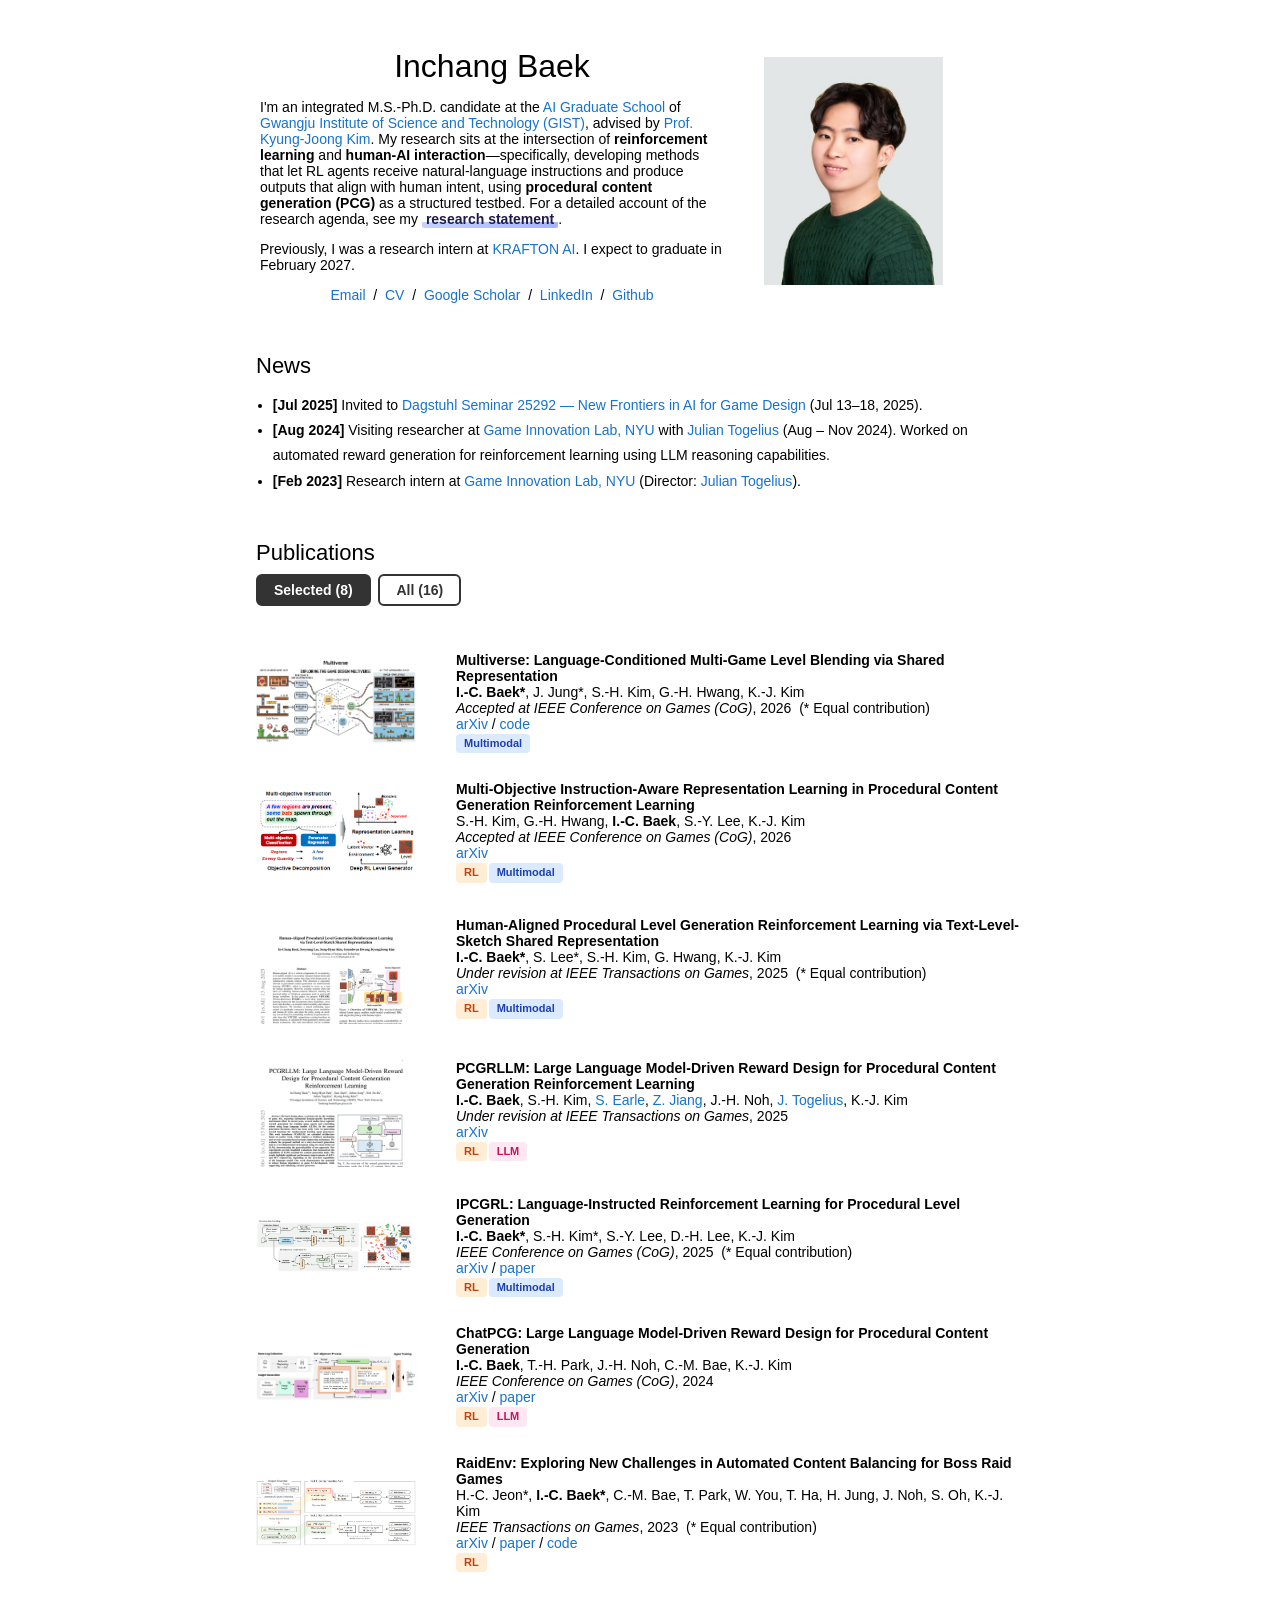
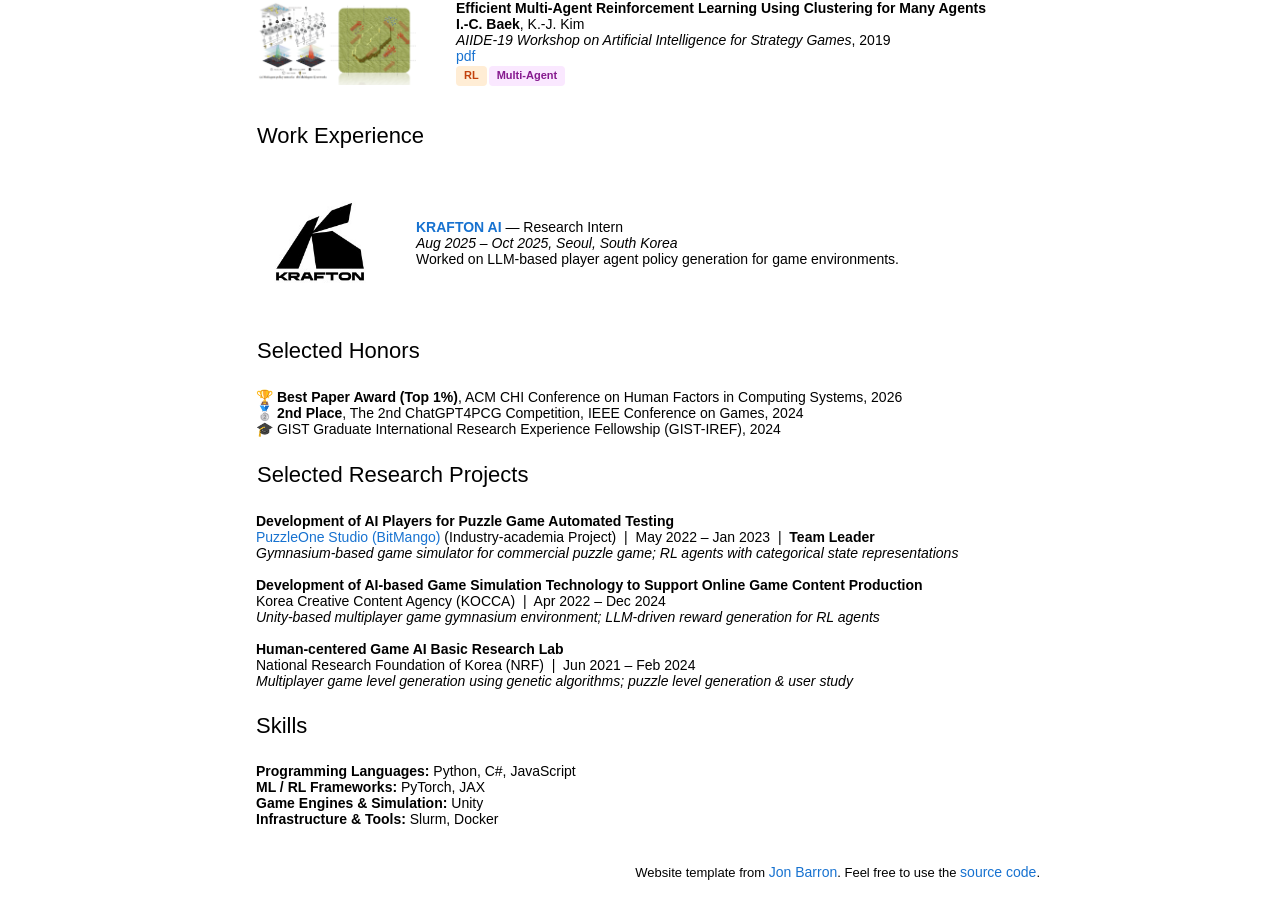
==== index.html @ dc5cd4e9 "Add subtle page fade-in/out transition animation" ====
﻿<!DOCTYPE HTML>
<html lang="en">
  <head>
    <meta http-equiv="Content-Type" content="text/html; charset=UTF-8">

    <title>Inchang Baek</title>

    <meta name="author" content="Inchang Baek">
    <meta name="description" content="Inchang Baek – Integrated M.S.-Ph.D. candidate at GIST AI Graduate School. Research on reinforcement learning, procedural content generation, and large language models for games.">
    <meta name="keywords" content="Inchang Baek, GIST, AI, reinforcement learning, procedural content generation, PCG, LLM, game AI">
    <meta name="viewport" content="width=device-width, initial-scale=1">

    <!-- Open Graph -->
    <meta property="og:title" content="Inchang Baek">
    <meta property="og:description" content="Integrated M.S.-Ph.D. candidate at GIST. Research on RL, PCG, and LLMs for games.">
    <meta property="og:type" content="website">
    <meta property="og:url" content="https://inchang.dev/">
    <meta property="og:image" content="https://inchang.dev/images/inchangbaek_profile.jpg">

    <!-- Twitter Card -->
    <meta name="twitter:card" content="summary">
    <meta name="twitter:title" content="Inchang Baek">
    <meta name="twitter:description" content="Integrated M.S.-Ph.D. candidate at GIST. Research on RL, PCG, and LLMs for games.">
    <meta name="twitter:image" content="https://inchang.dev/images/inchangbaek_profile.jpg">

    <link rel="canonical" href="https://inchang.dev/">
    <link rel="shortcut icon" href="images/favicon/favicon.ico" type="image/x-icon">
    <link rel="stylesheet" type="text/css" href="stylesheet.css">
    <style>
      .tag { display:inline-block; padding:2px 8px; margin:2px 2px 2px 0; border-radius:4px; font-size:11px; font-weight:600; line-height:1.4; }
      .tag-rl { background:#ffedd5; color:#c2410c; }
      .tag-llm { background:#fce7f3; color:#be185d; }
      .tag-il { background:#fef9c3; color:#a16207; }
      .tag-mcts { background:#e0e7ff; color:#3730a3; }
      .tag-ga { background:#d1fae5; color:#065f46; }
      .tag-mm { background:#dbeafe; color:#1e40af; }
      .tag-marl { background:#fae8ff; color:#86198f; }

      /* ── Research Statement highlight link ── */
      .rs-link {
        font-weight: 700;
        color: #1e1b4b;
        text-decoration: none;
        background-image: linear-gradient(120deg, #c7d2fe 0%, #a5b4fc 100%);
        background-size: 100% 100%;
        background-repeat: no-repeat;
        background-position: 0 100%;
        padding: 1px 4px;
        border-radius: 2px;
        transition: background-size 0.35s ease, color 0.25s ease;
      }
      .rs-link:hover {
        color: #1e1b4b;
        background-size: 100% 100%;
      }
      /* fill animation: start with slim underline, expand to full on hover */
      .rs-link {
        background-size: 100% 35%;
        background-position: 0 100%;
      }
      .rs-link:hover {
        background-size: 100% 100%;
        background-position: 0 100%;
      }
    </style>

  </head>

  <body>
    <table style="width:100%;max-width:800px;border:0px;border-spacing:0px;border-collapse:separate;margin-right:auto;margin-left:auto;"><tbody>
      <tr style="padding:0px">
        <td style="padding:0px">

          <!-- ===== Profile ===== -->
          <table style="width:100%;border:0px;border-spacing:0px;border-collapse:separate;margin-right:auto;margin-left:auto;"><tbody>
            <tr style="padding:0px">
              <td style="padding:2.5%;width:63%;vertical-align:middle">
                <p class="name" style="text-align: center;">
                  Inchang Baek
                </p>
                <p>
                  I'm an integrated M.S.-Ph.D. candidate at the <a href="https://ai.gist.ac.kr/">AI Graduate School</a> of <a href="https://www.gist.ac.kr/">Gwangju Institute of Science and Technology (GIST)</a>, advised by <a href="https://cilab.gist.ac.kr/hp/current-member/">Prof. Kyung-Joong Kim</a>.
                  My research sits at the intersection of <strong>reinforcement learning</strong> and <strong>human-AI interaction</strong>—specifically, developing methods that let RL agents receive natural-language instructions and produce outputs that align with human intent, using <strong>procedural content generation (PCG)</strong> as a structured testbed.
                  For a detailed account of the research agenda, see my <a href="research.html" class="rs-link">research statement</a>.
                </p>
                <p>
                  Previously, I was a research intern at <a href="https://krafton.ai/">KRAFTON AI</a>.
                  I expect to graduate in February 2027.
                </p>
                <p style="text-align:center">
                  <a href="mailto:inchang.baek@gm.gist.ac.kr">Email</a> &nbsp;/&nbsp;
                  <a href="data/inchangbaek_cv_0402.pdf">CV</a> &nbsp;/&nbsp;
                  <a href="https://scholar.inchang.dev">Google Scholar</a> &nbsp;/&nbsp;
                  <a href="https://www.linkedin.com/in/inchangbaek/">LinkedIn</a> &nbsp;/&nbsp;
                  <a href="https://github.inchang.dev">Github</a>
                </p>
              </td>
              <td style="padding:2.5%;width:37%;max-width:37%">
<a href="images/inchangbaek_profile.jpg"><img style="width:70%;max-width:70%;object-fit: cover;" alt="Inchang Baek" src="images/inchangbaek_profile.jpg" class="hoverZoomLink"></a>
              </td>
            </tr>
          </tbody></table>

          <!-- ===== News ===== -->
          <table style="width:100%;border:0px;border-spacing:0px;border-collapse:separate;margin-right:auto;margin-left:auto;"><tbody>
              <tr>
              <td style="padding:16px;width:100%;vertical-align:middle">
                <h2>News</h2>
                <ul style="padding-left:1.2em; line-height:1.8;">
                  <li><strong>[Jul 2025]</strong> Invited to <a href="https://www.dagstuhl.de/25292">Dagstuhl Seminar 25292 — New Frontiers in AI for Game Design</a> (Jul 13–18, 2025).</li>
                  <li><strong>[Aug 2024]</strong> Visiting researcher at <a href="https://game.engineering.nyu.edu/">Game Innovation Lab, NYU</a> with <a href="http://julian.togelius.com/">Julian Togelius</a> (Aug – Nov 2024). Worked on automated reward generation for reinforcement learning using LLM reasoning capabilities.</li>
                  <li><strong>[Feb 2023]</strong> Research intern at <a href="https://game.engineering.nyu.edu/">Game Innovation Lab, NYU</a> (Director: <a href="http://julian.togelius.com/">Julian Togelius</a>).</li>
                </ul>
              </td>
            </tr>
          </tbody></table>

          <!-- ===== Publications ===== -->
          <table style="width:100%;border:0px;border-spacing:0px;border-collapse:separate;margin-right:auto;margin-left:auto;"><tbody>
              <tr>
              <td style="padding:16px;width:100%;vertical-align:middle">
                <h2>Publications</h2>
                <div style="margin-top:8px;margin-bottom:12px;">
                  <button id="btn-selected" onclick="showPapers('selected')" style="padding:6px 16px;margin-right:4px;border:2px solid #333;background:#333;color:#fff;border-radius:6px;cursor:pointer;font-size:14px;font-weight:bold;">Selected (8)</button>
                  <button id="btn-all" onclick="showPapers('all')" style="padding:6px 16px;border:2px solid #333;background:#fff;color:#333;border-radius:6px;cursor:pointer;font-size:14px;font-weight:bold;">All (16)</button>
                </div>
              </td>
            </tr>
          </tbody></table>

          <table id="papers-table" style="width:100%;border:0px;border-spacing:0px 10px;border-collapse:separate;margin-right:auto;margin-left:auto;"><tbody>

<!-- 2026 -->

<tr class="paper-row selected" onmouseout="this.querySelector('.mv-gif').style.opacity='0'" onmouseover="this.querySelector('.mv-gif').style.opacity='1'">
  <td style="padding:8px 16px;width:25%;vertical-align:middle">
    <div style="position:relative;width:100%;max-width:160px;">
      <img src="images/papers/multiverse.png" alt="Multiverse" style="width:100%;max-width:160px;">
      <img class="mv-gif" src="images/papers/text_blending_demo.gif" alt="Multiverse demo" style="position:absolute;top:0;left:0;width:100%;max-width:160px;opacity:0;transition:opacity 0.3s;">
    </div>
  </td>
  <td style="padding:8px 16px;width:75%;vertical-align:middle">
    <span class="papertitle">Multiverse: Language-Conditioned Multi-Game Level Blending via Shared Representation</span>
    <br>
    <strong>I.-C. Baek*</strong>,
    J. Jung*,
    S.-H. Kim,
    G.-H. Hwang,
    K.-J. Kim
    <br>
    <em>Accepted at IEEE Conference on Games (CoG)</em>, 2026 &nbsp;(* Equal contribution)
    <br>
    <a href="https://arxiv.org/abs/2603.26782">arXiv</a> /
    <a href="https://github.com/bic4907/Multiverse-multigame-pcg">code</a>
    <br>
    <span class="tag tag-mm">Multimodal</span>
  </td>
</tr>

<tr class="paper-row selected" onmouseout="this.querySelector('.mo-gif').style.opacity='0'" onmouseover="this.querySelector('.mo-gif').style.opacity='1'">
  <td style="padding:8px 16px;width:25%;vertical-align:middle">
    <div style="position:relative;width:100%;max-width:160px;">
      <img src="images/papers/mipcgrl/preview/Acrobat_1v4BQvi3zt.png" alt="Multi-Objective" style="width:100%;max-width:160px;">
      <img class="mo-gif" src="images/papers/mipcgrl/video.gif" alt="Multi-Objective demo" style="position:absolute;top:0;left:0;width:100%;max-width:160px;opacity:0;transition:opacity 0.3s;">
    </div>
  </td>
  <td style="padding:8px 16px;width:75%;vertical-align:middle">
    <span class="papertitle">Multi-Objective Instruction-Aware Representation Learning in Procedural Content Generation Reinforcement Learning</span>
    <br>
    S.-H. Kim,
    G.-H. Hwang,
    <strong>I.-C. Baek</strong>,
    S.-Y. Lee,
    K.-J. Kim
    <br>
    <em>Accepted at IEEE Conference on Games (CoG)</em>, 2026
    <br>
    <a href="https://arxiv.org/abs/2508.09193">arXiv</a>
    <br>
    <span class="tag tag-rl">RL</span><span class="tag tag-mm">Multimodal</span>
  </td>
</tr>

<tr class="paper-row" onmouseout="this.querySelector('.mc-gif').style.opacity='0'" onmouseover="this.querySelector('.mc-gif').style.opacity='1'">
  <td style="padding:8px 16px;width:25%;vertical-align:middle">
    <div style="position:relative;width:100%;max-width:160px;">
      <img src="images/papers/mucap/preview/img_1.png" alt="μCap" style="width:100%;max-width:160px;">
      <img class="mc-gif" src="images/papers/mucap/video.gif" alt="μCap demo" style="position:absolute;top:0;left:0;width:100%;max-width:160px;opacity:0;transition:opacity 0.3s;">
    </div>
  </td>
  <td style="padding:8px 16px;width:75%;vertical-align:middle">
    <span class="papertitle">μCap: Instrumental Music Captions for Deaf and Hard-of-Hearing Individuals</span>
    <br>
    S. Ahn,
    <strong>I.-C. Baek</strong>,
    K.-J. Kim,
    K. N. Truong,
    J.-H. Hong
    <br>
    <em>ACM CHI Conference on Human Factors in Computing Systems (CHI)</em>, 2026
    <br>
    🏆 <strong>Best Paper Award (Top 1%)</strong>
    <br>
    <a href="https://github.com/sooyeon25/MuCap">code</a>
    <br>
    <span class="tag tag-llm">LLM</span>
  </td>
</tr>

<tr class="paper-row">
  <td style="padding:8px 16px;width:25%;vertical-align:middle">
    <img src="images/papers/gptalk/preview/chrome_wvMlzTQ6Nh.png" alt="GPTalk" style="width:100%;max-width:160px;">
  </td>
  <td style="padding:8px 16px;width:75%;vertical-align:middle">
    <span class="papertitle">GPTalk: LLM-Based Virtual Companions for Metacognitive Growth in Self-Directed E-Learning Environments</span>
    <br>
    I.-T. Jung,
    C.-H. Lee,
    <strong>I.-C. Baek</strong>,
    D.-I. Oh,
    Y.-J. Choi,
    K.-J. Kim,
    D.-J. Kong,
    J.-H. Hong
    <br>
    <em>International Journal of Human-Computer Studies (IJHCS)</em>, 2026
    <br>
    <a href="https://doi.org/10.1016/j.ijhcs.2026.103754">paper</a>
    <br>
    <span class="tag tag-llm">LLM</span>
  </td>
</tr>

<!-- 2025 -->

<tr class="paper-row selected">
  <td style="padding:8px 16px;width:25%;vertical-align:middle">
    <img src="images/papers/human_aligned.png" alt="Human-Aligned" style="width:100%;max-width:160px;">
  </td>
  <td style="padding:8px 16px;width:75%;vertical-align:middle">
    <span class="papertitle">Human-Aligned Procedural Level Generation Reinforcement Learning via Text-Level-Sketch Shared Representation</span>
    <br>
    <strong>I.-C. Baek*</strong>,
    S. Lee*,
    S.-H. Kim,
    G. Hwang,
    K.-J. Kim
    <br>
    <em>Under revision at IEEE Transactions on Games</em>, 2025 &nbsp;(* Equal contribution)
    <br>
    <a href="https://arxiv.org/abs/2508.09860">arXiv</a>
    <br>
    <span class="tag tag-rl">RL</span><span class="tag tag-mm">Multimodal</span>
  </td>
</tr>

<tr class="paper-row selected">
  <td style="padding:8px 16px;width:25%;vertical-align:middle">
    <img src="images/papers/pcgrllm.png" alt="PCGRLLM" style="width:100%;max-width:160px;">
  </td>
  <td style="padding:8px 16px;width:75%;vertical-align:middle">
    <span class="papertitle">PCGRLLM: Large Language Model-Driven Reward Design for Procedural Content Generation Reinforcement Learning</span>
    <br>
    <strong>I.-C. Baek</strong>,
    S.-H. Kim,
    <a href="https://smearle.github.io/">S. Earle</a>,
    <a href="https://jiangzehua.github.io/">Z. Jiang</a>,
    J.-H. Noh,
    <a href="http://julian.togelius.com/">J. Togelius</a>,
    K.-J. Kim
    <br>
    <em>Under revision at IEEE Transactions on Games</em>, 2025
    <br>
    <a href="https://arxiv.org/abs/2502.10906">arXiv</a>
    <br>
    <span class="tag tag-rl">RL</span><span class="tag tag-llm">LLM</span>
  </td>
</tr>

<tr class="paper-row selected" onmouseout="this.querySelector('.ip-gif').style.opacity='0'" onmouseover="this.querySelector('.ip-gif').style.opacity='1'">
  <td style="padding:8px 16px;width:25%;vertical-align:middle">
    <div style="position:relative;width:100%;max-width:160px;">
      <img src="images/papers/ipcgrl/preview/img.png" alt="IPCGRL" style="width:100%;max-width:160px;">
      <img class="ip-gif" src="images/papers/ipcgrl/video.gif" alt="IPCGRL demo" style="position:absolute;top:0;left:0;width:100%;max-width:160px;opacity:0;transition:opacity 0.3s;">
    </div>
  </td>
  <td style="padding:8px 16px;width:75%;vertical-align:middle">
    <span class="papertitle">IPCGRL: Language-Instructed Reinforcement Learning for Procedural Level Generation</span>
    <br>
    <strong>I.-C. Baek*</strong>,
    S.-H. Kim*,
    S.-Y. Lee,
    D.-H. Lee,
    K.-J. Kim
    <br>
    <em>IEEE Conference on Games (CoG)</em>, 2025 &nbsp;(* Equal contribution)
    <br>
    <a href="https://arxiv.org/abs/2503.12358">arXiv</a> /
    <a href="https://ieeexplore.ieee.org/document/11114105">paper</a>
    <br>
    <span class="tag tag-rl">RL</span><span class="tag tag-mm">Multimodal</span>
  </td>
</tr>

<tr class="paper-row" onmouseout="this.querySelector('.sm-gif').style.opacity='0'" onmouseover="this.querySelector('.sm-gif').style.opacity='1'">
  <td style="padding:8px 16px;width:25%;vertical-align:middle">
    <div style="position:relative;width:100%;max-width:160px;">
      <img src="images/papers/seamless/preview/img_1.png" alt="Seamless Tutorial" style="width:100%;max-width:160px;">
      <img class="sm-gif" src="images/papers/seamless/video.gif" alt="Seamless Tutorial demo" style="position:absolute;top:0;left:0;width:100%;max-width:160px;opacity:0;transition:opacity 0.3s;">
    </div>
  </td>
  <td style="padding:8px 16px;width:75%;vertical-align:middle">
    <span class="papertitle">Seamless Tutorial: Contextual State Transition Generation Based on Player Internal Knowledge</span>
    <br>
    <strong>I.-C. Baek</strong>,
    T.-H. Park,
    K.-J. Kim
    <br>
    <em>IEEE Transactions on Games</em>, 2025
    <br>
    <a href="https://ieeexplore.ieee.org/document/11113345">paper</a> /
    <a href="https://github.com/bic4907/Personalized-Tutorial-Generation">code</a> /
    <a href="https://inchang.dev/Personalized-Tutorial-Generation/Demo/Web_MCTS-PSM/">demo</a>
    <br>
    <span class="tag tag-mcts">MCTS</span>
  </td>
</tr>

<tr class="paper-row" onmouseout="this.querySelector('.hm-gif').style.opacity='0'" onmouseover="this.querySelector('.hm-gif').style.opacity='1'">
  <td style="padding:8px 16px;width:25%;vertical-align:middle">
    <div style="position:relative;width:100%;max-width:160px;">
      <img src="images/papers/vtadataset/preview/123.png" alt="Humanoid" style="width:100%;max-width:160px;">
      <img class="hm-gif" src="images/papers/vtadataset/video.gif" alt="Humanoid demo" style="position:absolute;top:0;left:0;width:100%;max-width:160px;opacity:0;transition:opacity 0.3s;">
    </div>
  </td>
  <td style="padding:8px 16px;width:75%;vertical-align:middle">
    <span class="papertitle">A Humanoid Visual-Tactile-Action Dataset for Contact-Rich Manipulation</span>
    <br>
    E.-J. Kwon,
    S.-W. Oh,
    <strong>I.-C. Baek</strong>,
    Y.-C. Park,
    G.-B. Kim,
    J.-Y. Moon,
    Y.-H. Choi,
    K.-J. Kim
    <br>
    <em>IROS 2025 Workshop on Robotic Fine Manipulation</em>, 2025
    <br>
    <a href="https://arxiv.org/abs/2510.25725">arXiv</a>
    <br>
    <span class="tag tag-il">IL</span>
  </td>
</tr>

<!-- 2024 -->

<tr class="paper-row selected">
  <td style="padding:8px 16px;width:25%;vertical-align:middle">
    <img src="images/papers/chatpcg.png" alt="ChatPCG" style="width:100%;max-width:160px;">
  </td>
  <td style="padding:8px 16px;width:75%;vertical-align:middle">
    <span class="papertitle">ChatPCG: Large Language Model-Driven Reward Design for Procedural Content Generation</span>
    <br>
    <strong>I.-C. Baek</strong>,
    T.-H. Park,
    J.-H. Noh,
    C.-M. Bae,
    K.-J. Kim
    <br>
    <em>IEEE Conference on Games (CoG)</em>, 2024
    <br>
    <a href="https://arxiv.org/abs/2406.11875">arXiv</a> /
    <a href="https://ieeexplore.ieee.org/document/10645619">paper</a>
    <br>
    <span class="tag tag-rl">RL</span><span class="tag tag-llm">LLM</span>
  </td>
</tr>

<!-- 2023 -->

<tr class="paper-row selected" onmouseout="this.querySelector('.re-gif').style.opacity='0'" onmouseover="this.querySelector('.re-gif').style.opacity='1'">
  <td style="padding:8px 16px;width:25%;vertical-align:middle">
    <div style="position:relative;width:100%;max-width:160px;">
      <img src="images/papers/raidenv/preview/img.png" alt="RaidEnv" style="width:100%;max-width:160px;">
      <img class="re-gif" src="images/papers/raidenv/video.gif" alt="RaidEnv demo" style="position:absolute;top:0;left:0;width:100%;max-width:160px;opacity:0;transition:opacity 0.3s;">
    </div>
  </td>
  <td style="padding:8px 16px;width:75%;vertical-align:middle">
    <span class="papertitle">RaidEnv: Exploring New Challenges in Automated Content Balancing for Boss Raid Games</span>
    <br>
    H.-C. Jeon*,
    <strong>I.-C. Baek*</strong>,
    C.-M. Bae,
    T. Park,
    W. You,
    T. Ha,
    H. Jung,
    J. Noh,
    S. Oh,
    K.-J. Kim
    <br>
    <em>IEEE Transactions on Games</em>, 2023 &nbsp;(* Equal contribution)
    <br>
    <a href="https://arxiv.org/abs/2307.01676">arXiv</a> /
    <a href="https://ieeexplore.ieee.org/document/10330736">paper</a> /
    <a href="https://github.com/CILAB-CT-GAME/RaidEnv">code</a>
    <br>
    <span class="tag tag-rl">RL</span>
  </td>
</tr>

<!-- 2022 -->

<tr class="paper-row">
  <td style="padding:8px 16px;width:25%;vertical-align:middle">
    <img src="images/papers/overcooked.png" alt="Overcooked" style="width:100%;max-width:160px;">
  </td>
  <td style="padding:8px 16px;width:75%;vertical-align:middle">
    <span class="papertitle">Toward Cooperative Level Generation in Multiplayer Games: A User Study in Overcooked!</span>
    <br>
    <strong>I.-C. Baek</strong>,
    T.-G. Ha,
    T.-H. Park,
    K.-J. Kim
    <br>
    <em>IEEE Conference on Games (CoG)</em>, 2022
    <br>
    <a href="https://ieeexplore.ieee.org/document/9893581">paper</a> /
    <a href="https://github.com/bic4907/Cooperative-Overcooked-PCG">code</a>
    <br>
    <span class="tag tag-ga">GA</span>
  </td>
</tr>

<tr class="paper-row" onmouseout="this.querySelector('.tt-gif').style.opacity='0'" onmouseover="this.querySelector('.tt-gif').style.opacity='1'">
  <td style="padding:8px 16px;width:25%;vertical-align:middle">
    <div style="position:relative;width:100%;max-width:160px;">
      <img src="images/papers/turing/preview/img.png" alt="Turing Test" style="width:100%;max-width:160px;">
      <img class="tt-gif" src="images/papers/turing/video.gif" alt="Turing Test demo" style="position:absolute;top:0;left:0;width:100%;max-width:160px;opacity:0;transition:opacity 0.3s;">
    </div>
  </td>
  <td style="padding:8px 16px;width:75%;vertical-align:middle">
    <span class="papertitle">Turing Test Framework for Cooperative Games</span>
    <br>
    <strong>I.-C. Baek</strong>,
    T.-H. Park,
    T.-G. Ha,
    K.-J. Kim
    <br>
    <em>IEEE Conference on Games (CoG)</em>, 2022
    <br>
    <a href="https://ieeexplore.ieee.org/document/9893684">paper</a>
    <br>
    <span class="tag tag-rl">RL</span>
  </td>
</tr>

<tr class="paper-row" onmouseout="this.querySelector('.sq-gif').style.opacity='0'" onmouseover="this.querySelector('.sq-gif').style.opacity='1'">
  <td style="padding:8px 16px;width:25%;vertical-align:middle">
    <div style="position:relative;width:100%;max-width:160px;">
      <img src="images/papers/swapping/preview/chrome_7aQnPLTqJA.png" alt="Swapping Q-value" style="width:100%;max-width:160px;">
      <img class="sq-gif" src="images/papers/swapping/video.gif" alt="Swapping Q-value demo" style="position:absolute;top:0;left:0;width:100%;max-width:160px;opacity:0;transition:opacity 0.3s;">
    </div>
  </td>
  <td style="padding:8px 16px;width:75%;vertical-align:middle">
    <span class="papertitle">A Swapping Target Q-value Technique for Data Augmentation in Offline Reinforcement Learning</span>
    <br>
    H.-T. Joo,
    <strong>I.-C. Baek</strong>,
    K.-J. Kim
    <br>
    <em>IEEE Access</em>, vol. 10, 2022
    <br>
    <a href="https://ieeexplore.ieee.org/document/9782432">paper</a>
    <br>
    <span class="tag tag-rl">RL</span>
  </td>
</tr>

<!-- 2019 -->

<tr class="paper-row selected" onmouseout="this.querySelector('.ef-gif').style.opacity='0'" onmouseover="this.querySelector('.ef-gif').style.opacity='1'">
  <td style="padding:8px 16px;width:25%;vertical-align:middle">
    <div style="position:relative;width:100%;max-width:160px;">
      <img src="images/papers/efficient/preview/img.png" alt="Efficient MARL" style="width:100%;max-width:160px;">
      <img class="ef-gif" src="images/papers/efficient/video.gif" alt="Efficient MARL demo" style="position:absolute;top:0;left:0;width:100%;max-width:160px;opacity:0;transition:opacity 0.3s;">
    </div>
  </td>
  <td style="padding:8px 16px;width:75%;vertical-align:middle">
    <span class="papertitle">Efficient Multi-Agent Reinforcement Learning Using Clustering for Many Agents</span>
    <br>
    <strong>I.-C. Baek</strong>,
    K.-J. Kim
    <br>
    <em>AIIDE-19 Workshop on Artificial Intelligence for Strategy Games</em>, 2019
    <br>
    <a href="https://skatgame.net/mburo/aiide19ws/paper-6.pdf">pdf</a>
    <br>
    <span class="tag tag-rl">RL</span><span class="tag tag-marl">Multi-Agent</span>
  </td>
</tr>

<!-- 2018 -->

<tr class="paper-row">
  <td style="padding:8px 16px;width:25%;vertical-align:middle">
  </td>
  <td style="padding:8px 16px;width:75%;vertical-align:middle">
    <span class="papertitle">Web-Based Interface for Data Labeling in StarCraft</span>
    <br>
    <strong>I.-C. Baek</strong>,
    K.-J. Kim
    <br>
    <em>IEEE Conference on Computational Intelligence and Games (CIG)</em>, 2018
    <br>
    <a href="https://ieeexplore.ieee.org/document/8490451">paper</a>
  </td>
</tr>

          </tbody></table>

          <script type="text/javascript">
            function showPapers(mode) {
              var rows = document.querySelectorAll('.paper-row');
              var btnSelected = document.getElementById('btn-selected');
              var btnAll = document.getElementById('btn-all');
              if (mode === 'selected') {
                btnSelected.style.background = '#333';
                btnSelected.style.color = '#fff';
                btnAll.style.background = '#fff';
                btnAll.style.color = '#333';
                rows.forEach(function(row) {
                  row.style.display = row.classList.contains('selected') ? '' : 'none';
                });
              } else {
                btnAll.style.background = '#333';
                btnAll.style.color = '#fff';
                btnSelected.style.background = '#fff';
                btnSelected.style.color = '#333';
                rows.forEach(function(row) {
                  row.style.display = '';
                });
              }
            }
            // Default: show selected
            showPapers('selected');
          </script>


          <!-- ===== Experience ===== -->
          <table style="width:100%; margin:0 auto; border:0; border-spacing:0; padding:16px;"><tbody>
            <tr>
              <td>
                <h2>Work Experience</h2>
              </td>
            </tr>
          </tbody></table>
          <table style="width:100%;border:0px;border-spacing:0px;border-collapse:separate;margin-right:auto;margin-left:auto;"><tbody>

            <tr>
              <td style="padding:16px;width:20%;vertical-align:middle;text-align:center;">
                <a href="https://krafton.ai/"><img src="images/krafton_inc_logo.jpg" alt="KRAFTON" style="width:100%;max-width:120px;border-radius:12px;"></a>
              </td>
              <td style="padding:8px 16px;width:80%;vertical-align:middle">
                <strong><a href="https://krafton.ai/">KRAFTON AI</a></strong> — Research Intern
                <br><em>Aug 2025 – Oct 2025, Seoul, South Korea</em>
                <br>
                Worked on LLM-based player agent policy generation for game environments.
              </td>
            </tr>

          </tbody></table>

          <!-- ===== Selected Honors ===== -->
          <table style="width:100%; margin:0 auto; border:0; border-spacing:0; padding:16px;"><tbody>
            <tr>
              <td>
                <h2>Selected Honors</h2>
              </td>
            </tr>
          </tbody></table>
          <table style="width:100%;border:0px;border-spacing:0px;border-collapse:separate;margin-right:auto;margin-left:auto;"><tbody>
            <tr>
              <td style="padding:8px 16px;width:100%;vertical-align:middle">
                🏆 <strong>Best Paper Award (Top 1%)</strong>, ACM CHI Conference on Human Factors in Computing Systems, 2026
                <br>
                🥈 <strong>2nd Place</strong>, The 2nd ChatGPT4PCG Competition, IEEE Conference on Games, 2024
                <br>
                🎓 GIST Graduate International Research Experience Fellowship (GIST-IREF), 2024
              </td>
            </tr>
          </tbody></table>



          <!-- ===== Research Projects ===== -->
          <table style="width:100%; margin:0 auto; border:0; border-spacing:0; padding:16px;"><tbody>
            <tr>
              <td>
                <h2>Selected Research Projects</h2>
              </td>
            </tr>
          </tbody></table>
          <table style="width:100%;border:0px;border-spacing:0px;border-collapse:separate;margin-right:auto;margin-left:auto;"><tbody>

            <tr>
              <td style="padding:8px 16px;width:100%;vertical-align:middle">
                <strong>Development of AI Players for Puzzle Game Automated Testing</strong>
                <br><a href="https://www.bitmango.com/">PuzzleOne Studio (BitMango)</a> (Industry-academia Project) &nbsp;|&nbsp; May 2022 – Jan 2023 &nbsp;|&nbsp; <strong>Team Leader</strong>
                <br><em>Gymnasium-based game simulator for commercial puzzle game; RL agents with categorical state representations</em>
              </td>
            </tr>
            <tr>
              <td style="padding:8px 16px;width:100%;vertical-align:middle">
                <strong>Development of AI-based Game Simulation Technology to Support Online Game Content Production</strong>
                <br>Korea Creative Content Agency (KOCCA) &nbsp;|&nbsp; Apr 2022 – Dec 2024
                <br><em>Unity-based multiplayer game gymnasium environment; LLM-driven reward generation for RL agents</em>
              </td>
            </tr>
            <tr>
              <td style="padding:8px 16px;width:100%;vertical-align:middle">
                <strong>Human-centered Game AI Basic Research Lab</strong>
                <br>National Research Foundation of Korea (NRF) &nbsp;|&nbsp; Jun 2021 – Feb 2024
                <br><em>Multiplayer game level generation using genetic algorithms; puzzle level generation &amp; user study</em>
              </td>
            </tr>

          </tbody></table>



          <!-- ===== Skills ===== -->
          <table style="width:100%;border:0px;border-spacing:0px;border-collapse:separate;margin-right:auto;margin-left:auto;"><tbody>
            <tr>
              <td style="padding:16px;width:100%;vertical-align:middle">
                <h2>Skills</h2>
              </td>
            </tr>
          </tbody></table>
          <table style="width:100%;border:0px;border-spacing:0px;border-collapse:separate;margin-right:auto;margin-left:auto;"><tbody>
            <tr>
              <td style="padding:8px 16px;width:100%;vertical-align:middle">
                <strong>Programming Languages:</strong> Python, C#, JavaScript
                <br>
                <strong>ML / RL Frameworks:</strong> PyTorch, JAX
                <br>
                <strong>Game Engines & Simulation:</strong> Unity
                <br>
                <strong>Infrastructure & Tools:</strong> Slurm, Docker
              </td>
            </tr>
          </tbody></table>


          <!-- ===== Footer ===== -->
          <table style="width:100%;border:0px;border-spacing:0px;border-collapse:separate;margin-right:auto;margin-left:auto;"><tbody>
            <tr>
              <td style="padding:0px">
                <br>
                <p style="text-align:right;font-size:small;">
                  Website template from <a href="https://github.com/jonbarron/jonbarron_website">Jon Barron</a>. Feel free to use the <a href="https://github.com/jonbarron/jonbarron_website">source code</a>.
                </p>
              </td>
            </tr>
          </tbody></table>
        </td>
      </tr>
    </table>
  <script src="assets/js/script.js"></script>
  </body>
</html>
---- stylesheet.css ----
/* latin-ext */
@font-face {
  font-family: 'Lato';
  font-style: italic;
  font-weight: 400;
  src: local('Lato Italic'), local('Lato-Italic'), url(https://fonts.gstatic.com/s/lato/v15/S6u8w4BMUTPHjxsAUi-qNiXg7eU0.woff2) format('woff2');
  unicode-range: U+0100-024F, U+0259, U+1E00-1EFF, U+2020, U+20A0-20AB, U+20AD-20CF, U+2113, U+2C60-2C7F, U+A720-A7FF;
}
/* latin */
@font-face {
  font-family: 'Lato';
  font-style: italic;
  font-weight: 400;
  src: local('Lato Italic'), local('Lato-Italic'), url(https://fonts.gstatic.com/s/lato/v15/S6u8w4BMUTPHjxsAXC-qNiXg7Q.woff2) format('woff2');
  unicode-range: U+0000-00FF, U+0131, U+0152-0153, U+02BB-02BC, U+02C6, U+02DA, U+02DC, U+2000-206F, U+2074, U+20AC, U+2122, U+2191, U+2193, U+2212, U+2215, U+FEFF, U+FFFD;
}
/* latin-ext */
@font-face {
  font-family: 'Lato';
  font-style: italic;
  font-weight: 700;
  src: local('Lato Bold Italic'), local('Lato-BoldItalic'), url(https://fonts.gstatic.com/s/lato/v15/S6u_w4BMUTPHjxsI5wq_FQftx9897sxZ.woff2) format('woff2');
  unicode-range: U+0100-024F, U+0259, U+1E00-1EFF, U+2020, U+20A0-20AB, U+20AD-20CF, U+2113, U+2C60-2C7F, U+A720-A7FF;
}
/* latin */
@font-face {
  font-family: 'Lato';
  font-style: italic;
  font-weight: 700;
  src: local('Lato Bold Italic'), local('Lato-BoldItalic'), url(https://fonts.gstatic.com/s/lato/v15/S6u_w4BMUTPHjxsI5wq_Gwftx9897g.woff2) format('woff2');
  unicode-range: U+0000-00FF, U+0131, U+0152-0153, U+02BB-02BC, U+02C6, U+02DA, U+02DC, U+2000-206F, U+2074, U+20AC, U+2122, U+2191, U+2193, U+2212, U+2215, U+FEFF, U+FFFD;
}
/* latin-ext */
@font-face {
  font-family: 'Lato';
  font-style: normal;
  font-weight: 400;
  src: local('Lato Regular'), local('Lato-Regular'), url(https://fonts.gstatic.com/s/lato/v15/S6uyw4BMUTPHjxAwXiWtFCfQ7A.woff2) format('woff2');
  unicode-range: U+0100-024F, U+0259, U+1E00-1EFF, U+2020, U+20A0-20AB, U+20AD-20CF, U+2113, U+2C60-2C7F, U+A720-A7FF;
}
/* latin */
@font-face {
  font-family: 'Lato';
  font-style: normal;
  font-weight: 400;
  src: local('Lato Regular'), local('Lato-Regular'), url(https://fonts.gstatic.com/s/lato/v15/S6uyw4BMUTPHjx4wXiWtFCc.woff2) format('woff2');
  unicode-range: U+0000-00FF, U+0131, U+0152-0153, U+02BB-02BC, U+02C6, U+02DA, U+02DC, U+2000-206F, U+2074, U+20AC, U+2122, U+2191, U+2193, U+2212, U+2215, U+FEFF, U+FFFD;
}
/* latin-ext */
@font-face {
  font-family: 'Lato';
  font-style: normal;
  font-weight: 700;
  src: local('Lato Bold'), local('Lato-Bold'), url(https://fonts.gstatic.com/s/lato/v15/S6u9w4BMUTPHh6UVSwaPGQ3q5d0N7w.woff2) format('woff2');
  unicode-range: U+0100-024F, U+0259, U+1E00-1EFF, U+2020, U+20A0-20AB, U+20AD-20CF, U+2113, U+2C60-2C7F, U+A720-A7FF;
}
/* latin */
@font-face {
  font-family: 'Lato';
  font-style: normal;
  font-weight: 700;
  src: local('Lato Bold'), local('Lato-Bold'), url(https://fonts.gstatic.com/s/lato/v15/S6u9w4BMUTPHh6UVSwiPGQ3q5d0.woff2) format('woff2');
  unicode-range: U+0000-00FF, U+0131, U+0152-0153, U+02BB-02BC, U+02C6, U+02DA, U+02DC, U+2000-206F, U+2074, U+20AC, U+2122, U+2191, U+2193, U+2212, U+2215, U+FEFF, U+FFFD;
}

/* ── Page transition ── */
@keyframes pageFadeIn {
  from { opacity: 0; transform: translateY(6px); }
  to   { opacity: 1; transform: translateY(0); }
}
body {
  animation: pageFadeIn 0.35s ease both;
}
body.page-exit {
  opacity: 0;
  transform: translateY(-4px);
  transition: opacity 0.25s ease, transform 0.25s ease;
}

a {
  color: #1772d0;
  text-decoration: none;
}

a:focus,
a:hover {
  color: #f09228;
  text-decoration: none;
}

body,
td,
th,
tr,
p,
a {
  font-family: 'Lato', Verdana, Helvetica, sans-serif;
  font-size: 14px;
}

strong {
  font-family: 'Lato', Verdana, Helvetica, sans-serif;
  font-size: 14px;
}

h2 {
  margin: 0;
  font-weight: normal;
  font-family: 'Lato', Verdana, Helvetica, sans-serif;
  font-size: 22px;
}

.papertitle {
  font-family: 'Lato', Verdana, Helvetica, sans-serif;
  font-size: 14px;
  font-weight: 700;
}

.name {
  padding-top: 20px;
  margin: 0;
  font-family: 'Lato', Verdana, Helvetica, sans-serif;
  font-size: 32px;
}

.one {
  width: 160px;
  height: 160px;
  position: relative;
}

.two {
  width: 160px;
  height: 160px;
  position: absolute;
  transition: opacity .2s ease-in-out;
  -moz-transition: opacity .2s ease-in-out;
  -webkit-transition: opacity .2s ease-in-out;
}

.fade {
  transition: opacity .2s ease-in-out;
  -moz-transition: opacity .2s ease-in-out;
  -webkit-transition: opacity .2s ease-in-out;
}

span.highlight {
  background-color: #ffffd0;
}

.colored-box {
    color: black;
    padding: 20px;
    display: inline-block;
    border-radius: 10px;
}
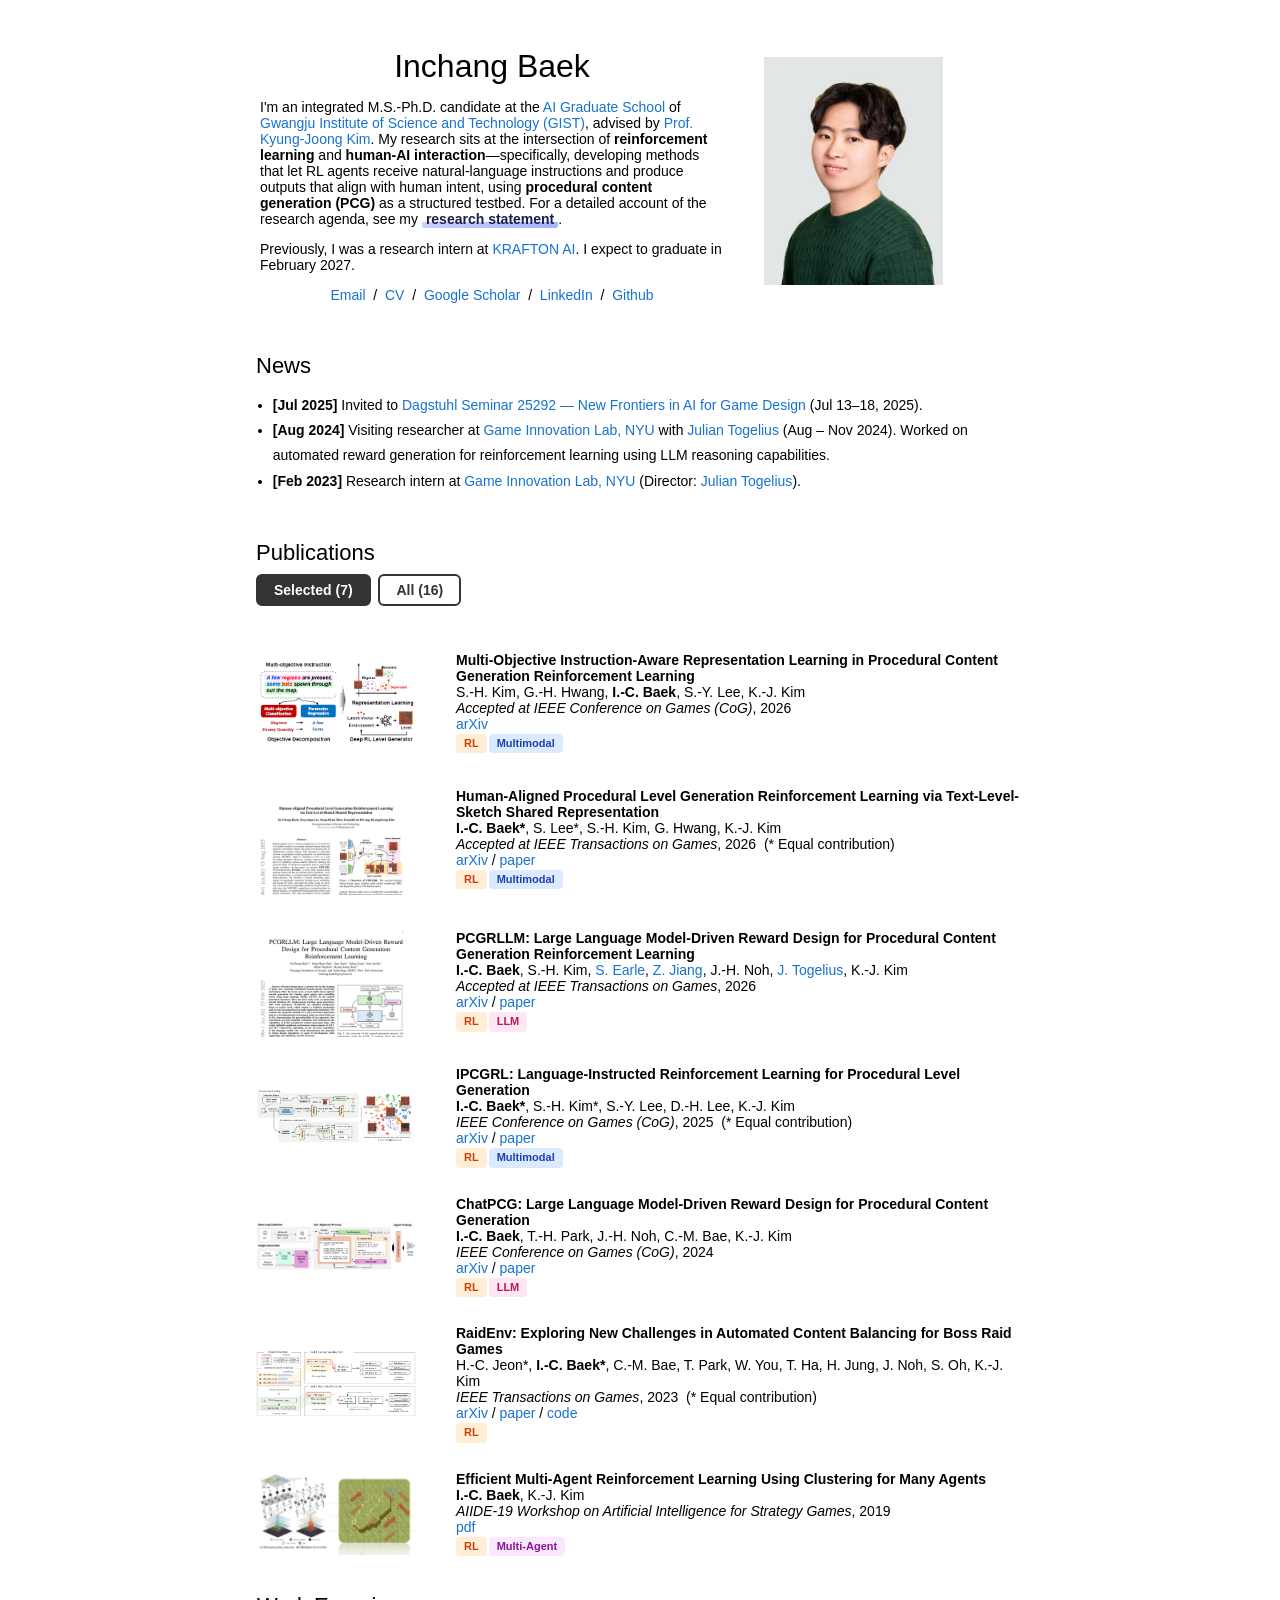
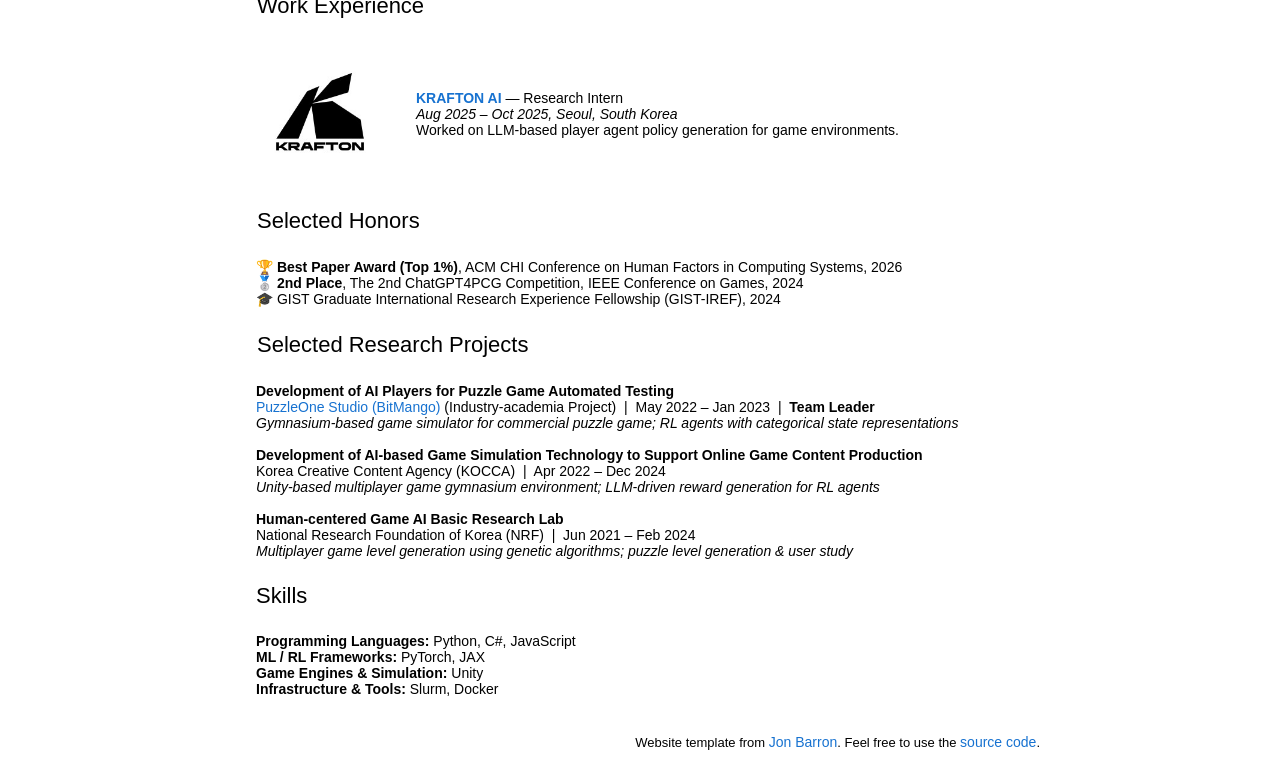
==== commit d5578496: "Update accepted publication links" ====
--- a/index.html
+++ b/index.html
@@ -121,7 +121,7 @@
               <td style="padding:16px;width:100%;vertical-align:middle">
                 <h2>Publications</h2>
                 <div style="margin-top:8px;margin-bottom:12px;">
-                  <button id="btn-selected" onclick="showPapers('selected')" style="padding:6px 16px;margin-right:4px;border:2px solid #333;background:#333;color:#fff;border-radius:6px;cursor:pointer;font-size:14px;font-weight:bold;">Selected (8)</button>
+                  <button id="btn-selected" onclick="showPapers('selected')" style="padding:6px 16px;margin-right:4px;border:2px solid #333;background:#333;color:#fff;border-radius:6px;cursor:pointer;font-size:14px;font-weight:bold;">Selected (7)</button>
                   <button id="btn-all" onclick="showPapers('all')" style="padding:6px 16px;border:2px solid #333;background:#fff;color:#333;border-radius:6px;cursor:pointer;font-size:14px;font-weight:bold;">All (16)</button>
                 </div>
               </td>
@@ -132,7 +132,7 @@
 
 <!-- 2026 -->
 
-<tr class="paper-row selected" onmouseout="this.querySelector('.mv-gif').style.opacity='0'" onmouseover="this.querySelector('.mv-gif').style.opacity='1'">
+<tr class="paper-row" onmouseout="this.querySelector('.mv-gif').style.opacity='0'" onmouseover="this.querySelector('.mv-gif').style.opacity='1'">
   <td style="padding:8px 16px;width:25%;vertical-align:middle">
     <div style="position:relative;width:100%;max-width:160px;">
       <img src="images/papers/multiverse.png" alt="Multiverse" style="width:100%;max-width:160px;">
@@ -246,9 +246,10 @@
     G. Hwang,
     K.-J. Kim
     <br>
-    <em>Under revision at IEEE Transactions on Games</em>, 2025 &nbsp;(* Equal contribution)
-    <br>
-    <a href="https://arxiv.org/abs/2508.09860">arXiv</a>
+    <em>Accepted at IEEE Transactions on Games</em>, 2026 &nbsp;(* Equal contribution)
+    <br>
+    <a href="https://arxiv.org/abs/2508.09860">arXiv</a> /
+    <a href="https://ieeexplore.ieee.org/document/11610890">paper</a>
     <br>
     <span class="tag tag-rl">RL</span><span class="tag tag-mm">Multimodal</span>
   </td>
@@ -269,9 +270,10 @@
     <a href="http://julian.togelius.com/">J. Togelius</a>,
     K.-J. Kim
     <br>
-    <em>Under revision at IEEE Transactions on Games</em>, 2025
-    <br>
-    <a href="https://arxiv.org/abs/2502.10906">arXiv</a>
+    <em>Accepted at IEEE Transactions on Games</em>, 2026
+    <br>
+    <a href="https://arxiv.org/abs/2502.10906">arXiv</a> /
+    <a href="https://ieeexplore.ieee.org/document/11527037">paper</a>
     <br>
     <span class="tag tag-rl">RL</span><span class="tag tag-llm">LLM</span>
   </td>
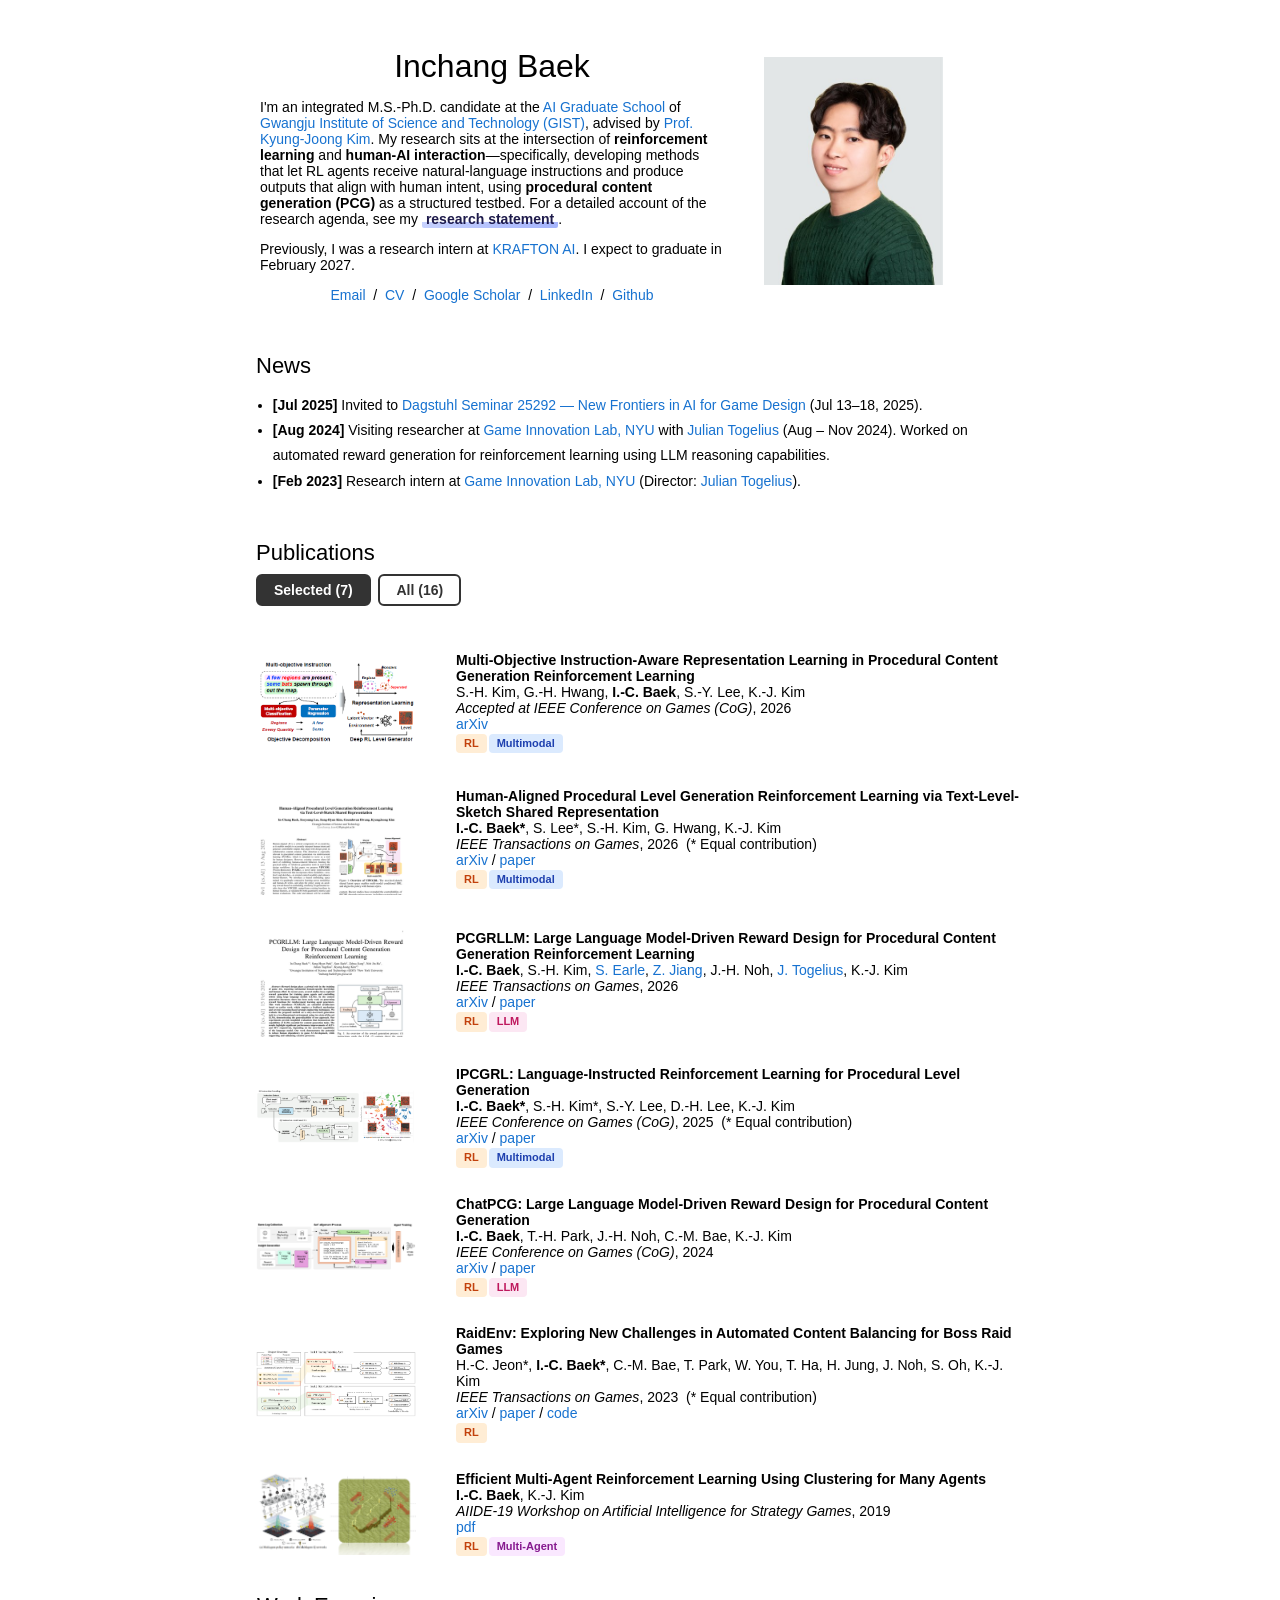
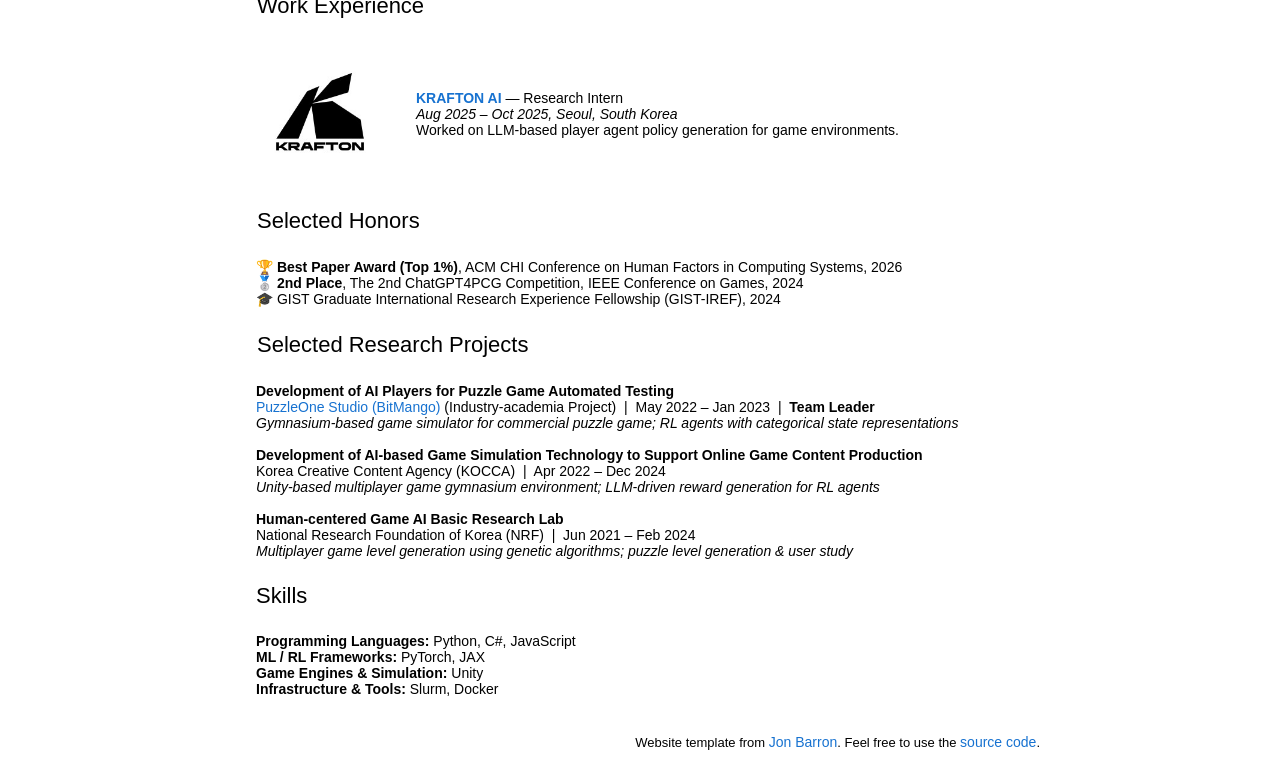
==== commit d6fdd91b: "Clean up journal publication wording" ====
--- a/index.html
+++ b/index.html
@@ -246,7 +246,7 @@
     G. Hwang,
     K.-J. Kim
     <br>
-    <em>Accepted at IEEE Transactions on Games</em>, 2026 &nbsp;(* Equal contribution)
+    <em>IEEE Transactions on Games</em>, 2026 &nbsp;(* Equal contribution)
     <br>
     <a href="https://arxiv.org/abs/2508.09860">arXiv</a> /
     <a href="https://ieeexplore.ieee.org/document/11610890">paper</a>
@@ -270,7 +270,7 @@
     <a href="http://julian.togelius.com/">J. Togelius</a>,
     K.-J. Kim
     <br>
-    <em>Accepted at IEEE Transactions on Games</em>, 2026
+    <em>IEEE Transactions on Games</em>, 2026
     <br>
     <a href="https://arxiv.org/abs/2502.10906">arXiv</a> /
     <a href="https://ieeexplore.ieee.org/document/11527037">paper</a>
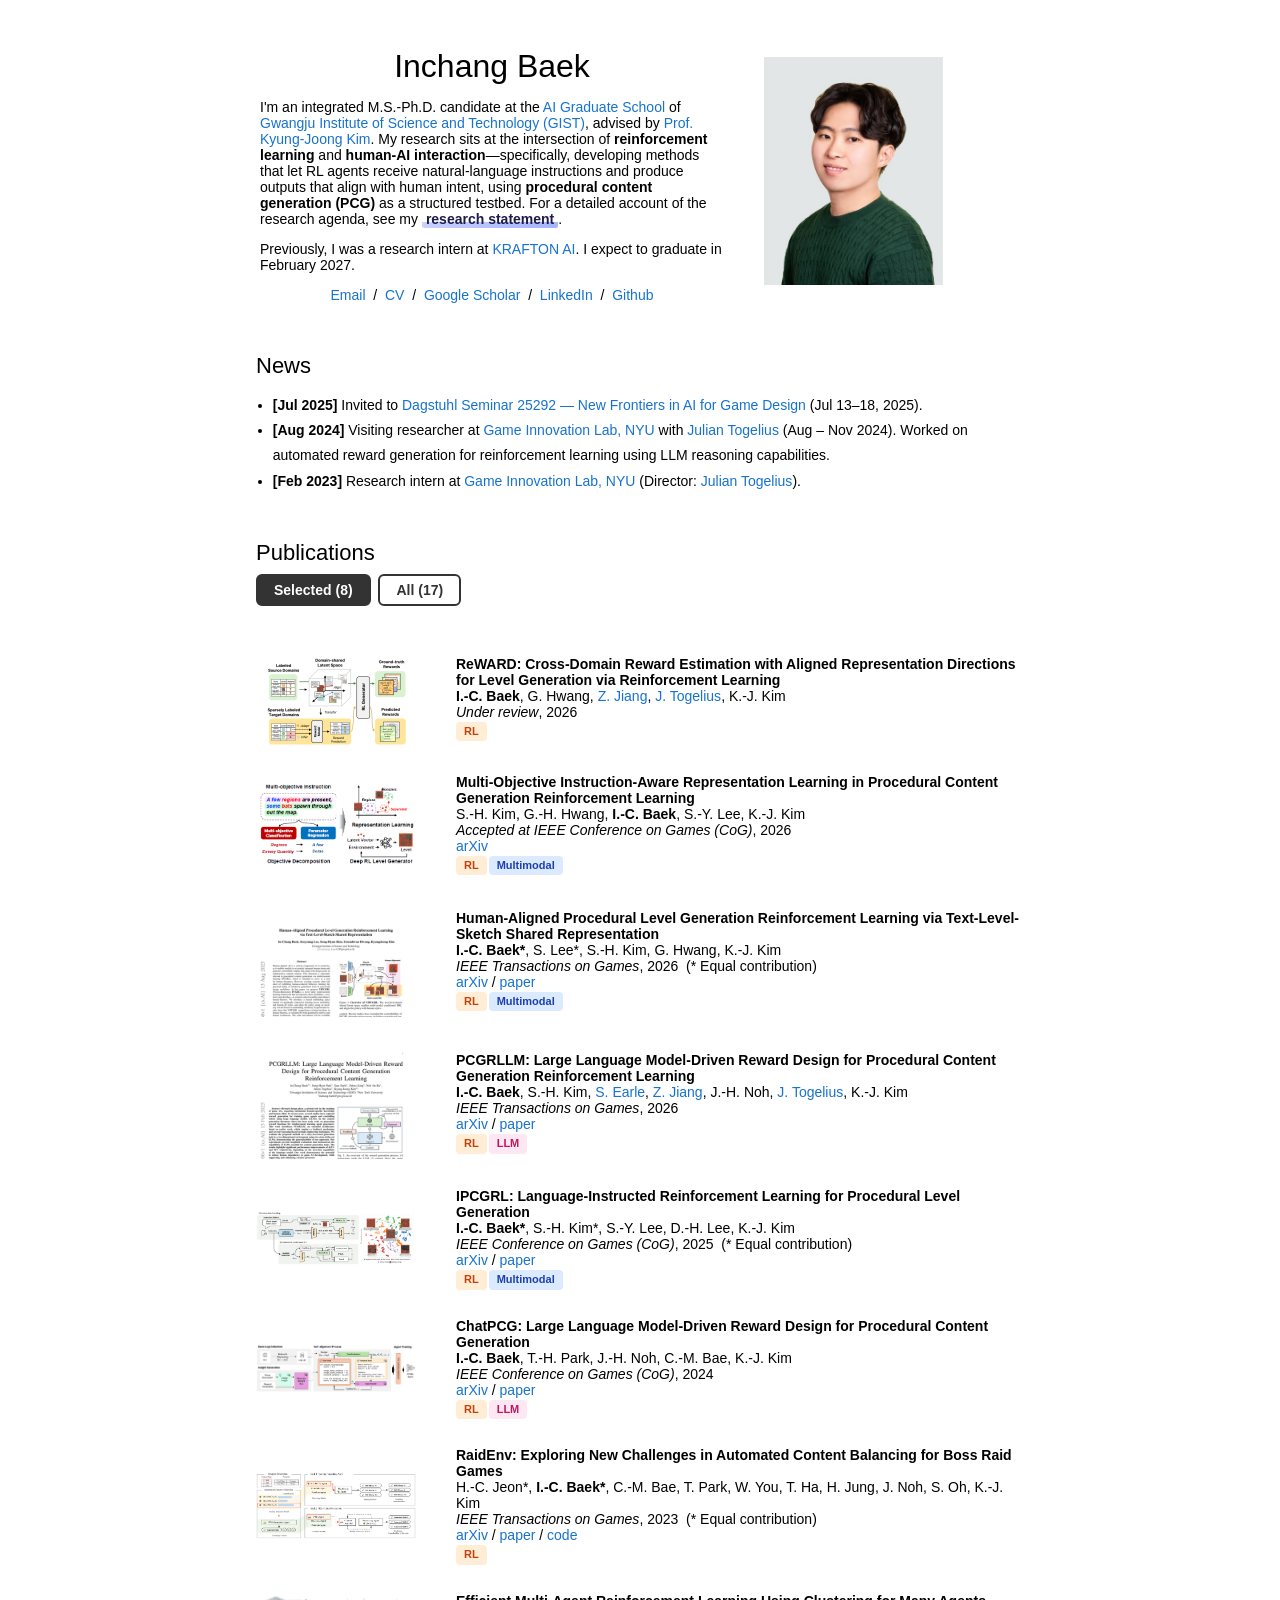
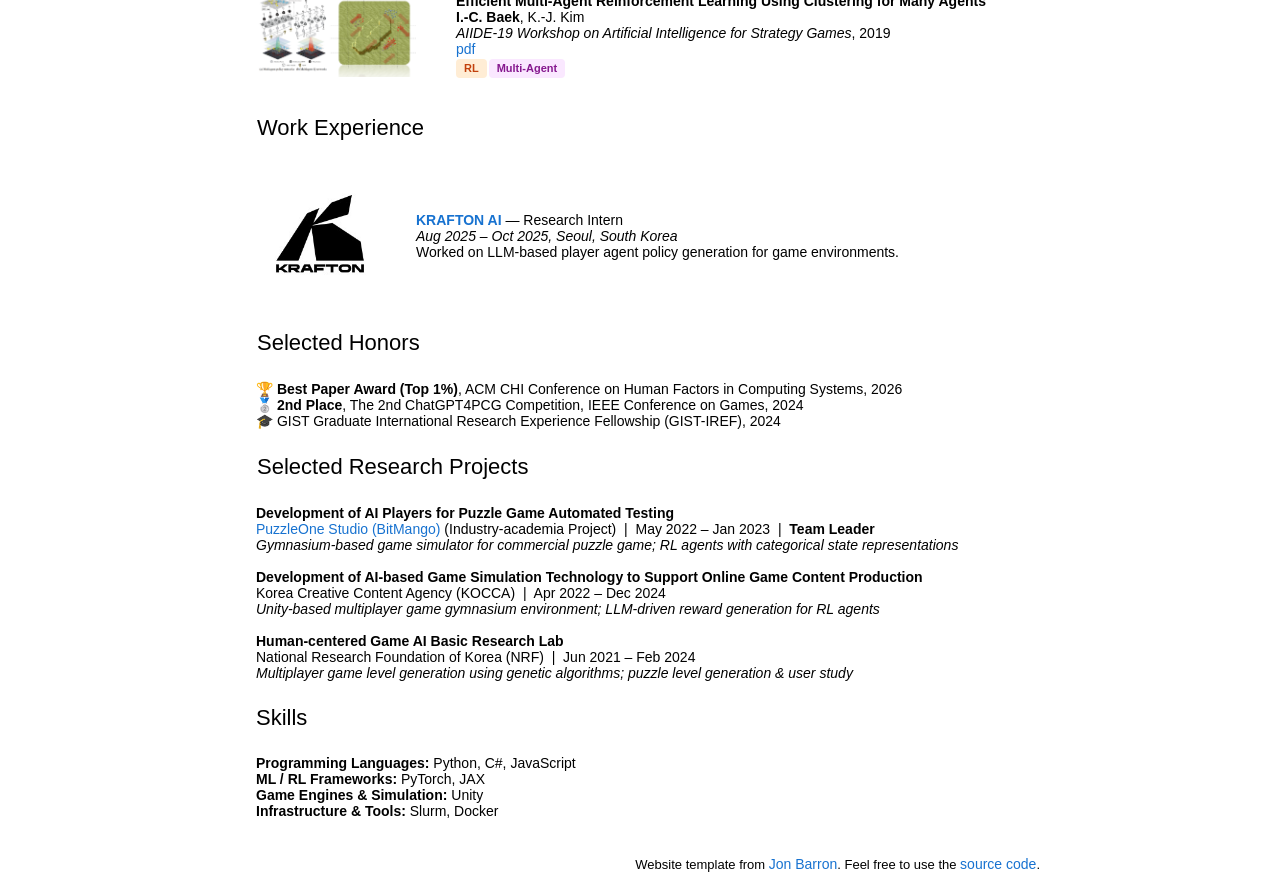
==== commit 7b8f738e: "Add ReWARD selected publication" ====
--- a/index.html
+++ b/index.html
@@ -121,8 +121,8 @@
               <td style="padding:16px;width:100%;vertical-align:middle">
                 <h2>Publications</h2>
                 <div style="margin-top:8px;margin-bottom:12px;">
-                  <button id="btn-selected" onclick="showPapers('selected')" style="padding:6px 16px;margin-right:4px;border:2px solid #333;background:#333;color:#fff;border-radius:6px;cursor:pointer;font-size:14px;font-weight:bold;">Selected (7)</button>
-                  <button id="btn-all" onclick="showPapers('all')" style="padding:6px 16px;border:2px solid #333;background:#fff;color:#333;border-radius:6px;cursor:pointer;font-size:14px;font-weight:bold;">All (16)</button>
+                  <button id="btn-selected" onclick="showPapers('selected')" style="padding:6px 16px;margin-right:4px;border:2px solid #333;background:#333;color:#fff;border-radius:6px;cursor:pointer;font-size:14px;font-weight:bold;">Selected (8)</button>
+                  <button id="btn-all" onclick="showPapers('all')" style="padding:6px 16px;border:2px solid #333;background:#fff;color:#333;border-radius:6px;cursor:pointer;font-size:14px;font-weight:bold;">All (17)</button>
                 </div>
               </td>
             </tr>
@@ -131,6 +131,25 @@
           <table id="papers-table" style="width:100%;border:0px;border-spacing:0px 10px;border-collapse:separate;margin-right:auto;margin-left:auto;"><tbody>
 
 <!-- 2026 -->
+
+<tr class="paper-row selected">
+  <td style="padding:8px 16px;width:25%;vertical-align:middle">
+    <img src="images/papers/reward.png" alt="ReWARD" style="width:100%;max-width:160px;">
+  </td>
+  <td style="padding:8px 16px;width:75%;vertical-align:middle">
+    <span class="papertitle">ReWARD: Cross-Domain Reward Estimation with Aligned Representation Directions for Level Generation via Reinforcement Learning</span>
+    <br>
+    <strong>I.-C. Baek</strong>,
+    G. Hwang,
+    <a href="https://jiangzehua.github.io/">Z. Jiang</a>,
+    <a href="http://julian.togelius.com/">J. Togelius</a>,
+    K.-J. Kim
+    <br>
+    <em>Under review</em>, 2026
+    <br>
+    <span class="tag tag-rl">RL</span>
+  </td>
+</tr>
 
 <tr class="paper-row" onmouseout="this.querySelector('.mv-gif').style.opacity='0'" onmouseover="this.querySelector('.mv-gif').style.opacity='1'">
   <td style="padding:8px 16px;width:25%;vertical-align:middle">
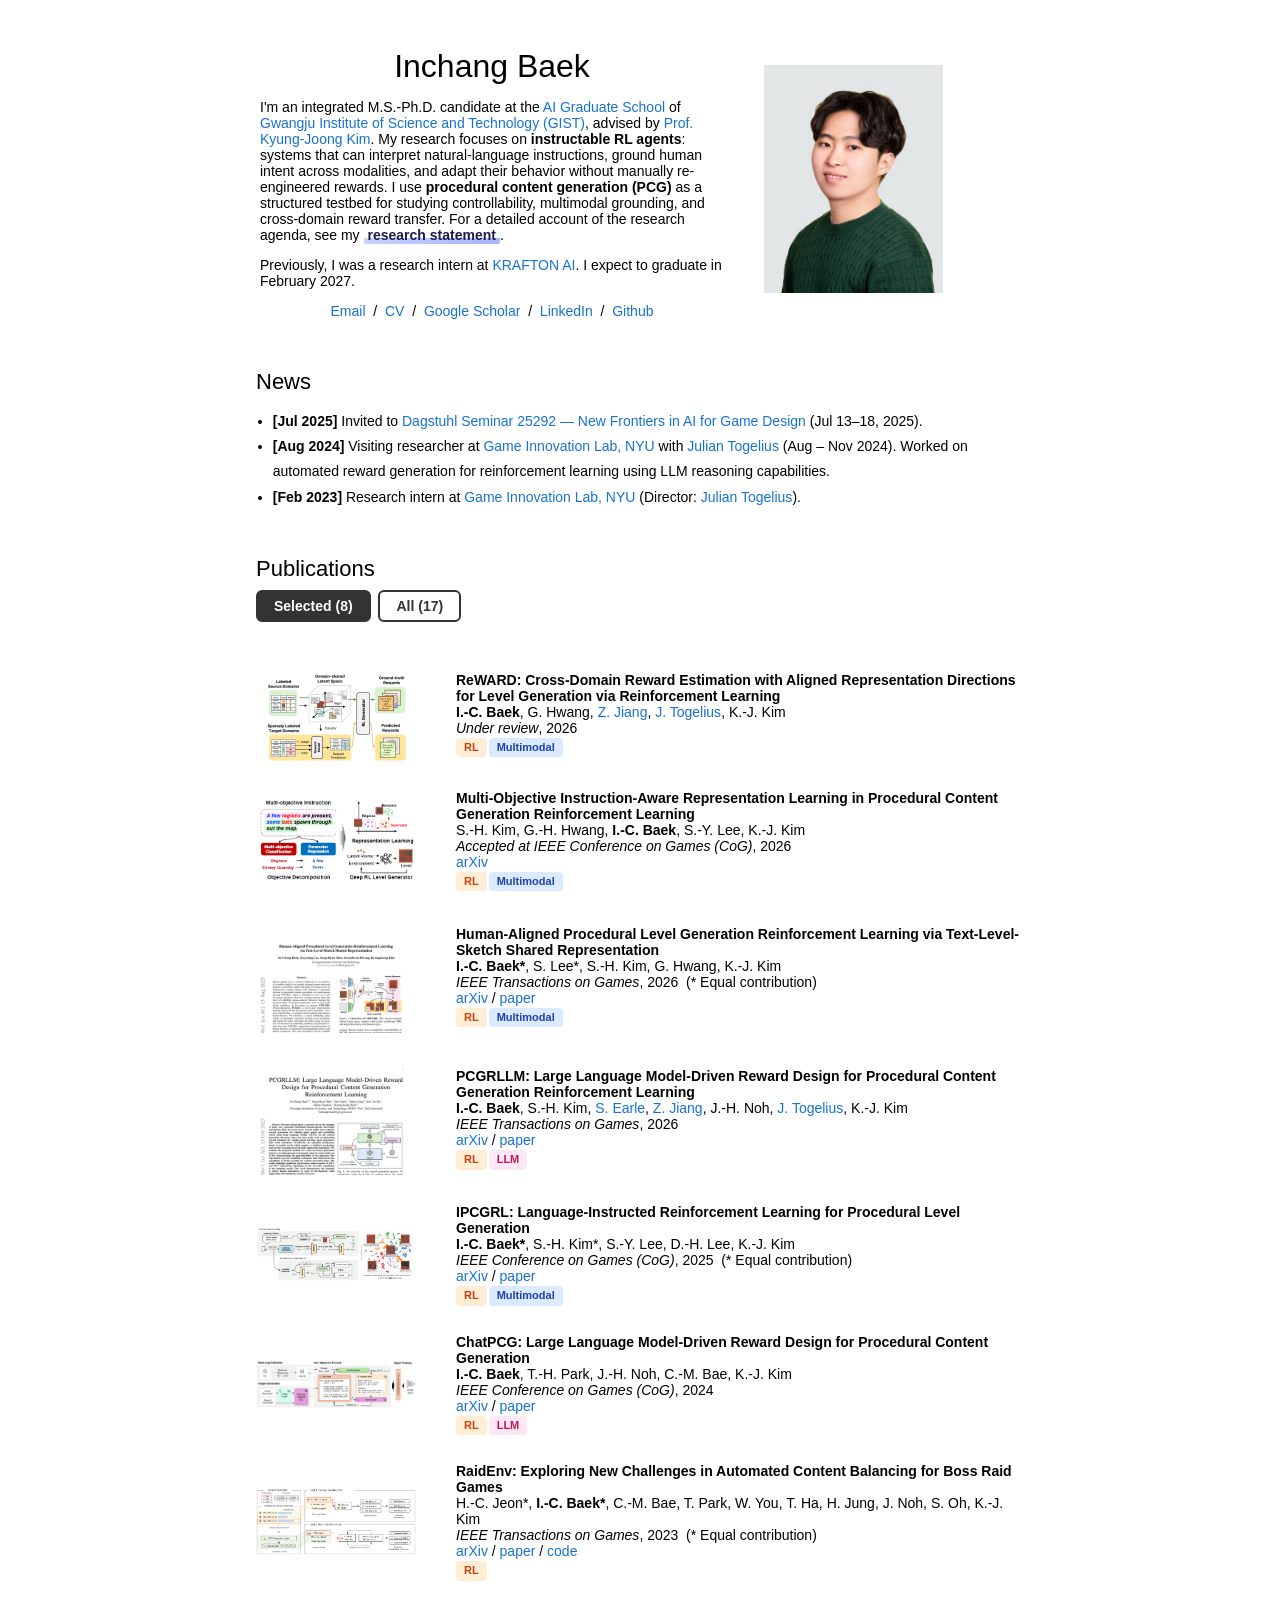
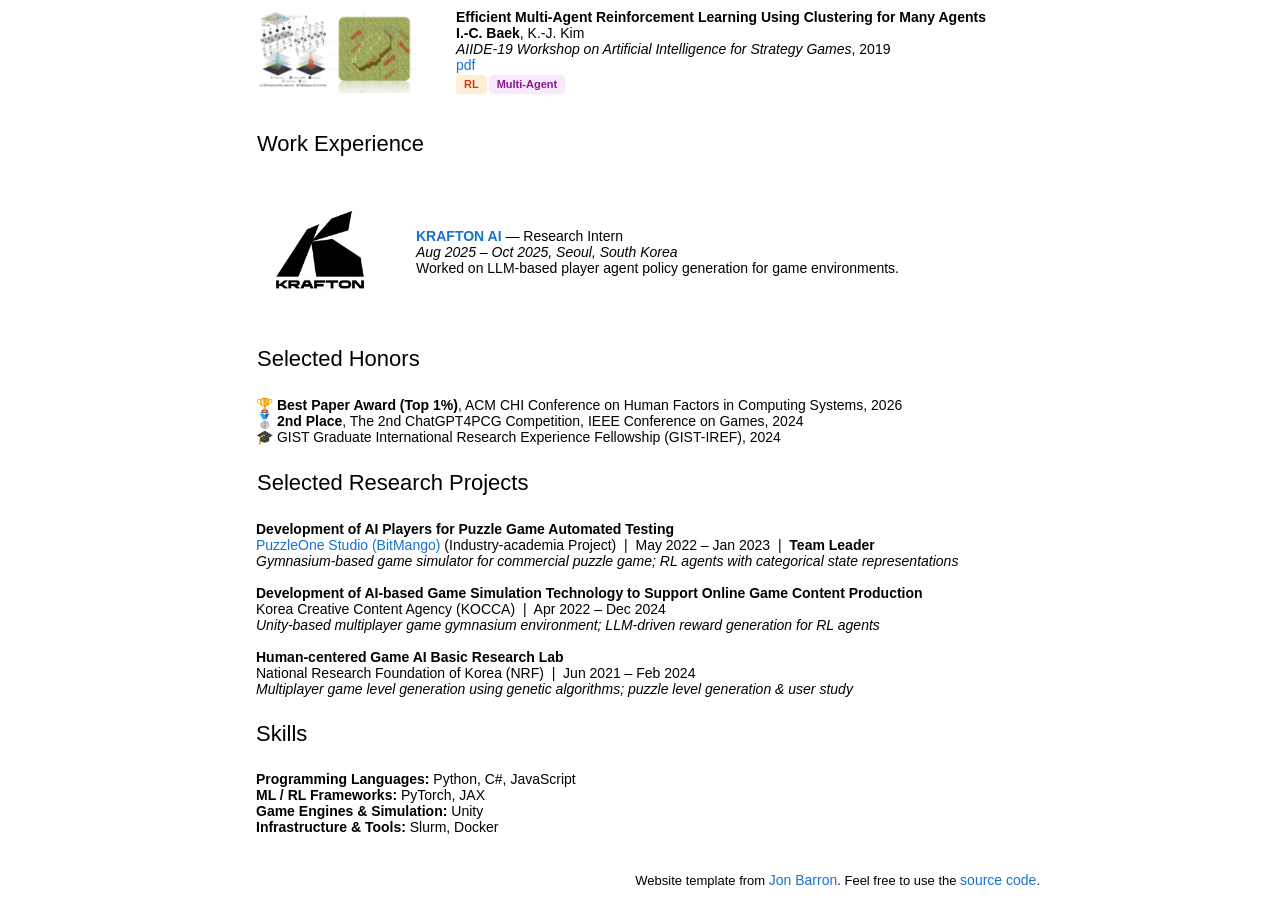
==== commit 02ca331b: "Refocus bio on instructable agents" ====
--- a/index.html
+++ b/index.html
@@ -6,13 +6,13 @@
     <title>Inchang Baek</title>
 
     <meta name="author" content="Inchang Baek">
-    <meta name="description" content="Inchang Baek – Integrated M.S.-Ph.D. candidate at GIST AI Graduate School. Research on reinforcement learning, procedural content generation, and large language models for games.">
-    <meta name="keywords" content="Inchang Baek, GIST, AI, reinforcement learning, procedural content generation, PCG, LLM, game AI">
+    <meta name="description" content="Inchang Baek – Integrated M.S.-Ph.D. candidate at GIST AI Graduate School. Research on instructable RL agents, human intent grounding, and cross-domain reward transfer.">
+    <meta name="keywords" content="Inchang Baek, GIST, AI, reinforcement learning, instructable agents, human intent grounding, multimodal alignment, reward transfer, PCG">
     <meta name="viewport" content="width=device-width, initial-scale=1">
 
     <!-- Open Graph -->
     <meta property="og:title" content="Inchang Baek">
-    <meta property="og:description" content="Integrated M.S.-Ph.D. candidate at GIST. Research on RL, PCG, and LLMs for games.">
+    <meta property="og:description" content="Integrated M.S.-Ph.D. candidate at GIST. Research on instructable RL agents and human intent grounding.">
     <meta property="og:type" content="website">
     <meta property="og:url" content="https://inchang.dev/">
     <meta property="og:image" content="https://inchang.dev/images/inchangbaek_profile.jpg">
@@ -20,7 +20,7 @@
     <!-- Twitter Card -->
     <meta name="twitter:card" content="summary">
     <meta name="twitter:title" content="Inchang Baek">
-    <meta name="twitter:description" content="Integrated M.S.-Ph.D. candidate at GIST. Research on RL, PCG, and LLMs for games.">
+    <meta name="twitter:description" content="Integrated M.S.-Ph.D. candidate at GIST. Research on instructable RL agents and human intent grounding.">
     <meta name="twitter:image" content="https://inchang.dev/images/inchangbaek_profile.jpg">
 
     <link rel="canonical" href="https://inchang.dev/">
@@ -80,7 +80,8 @@
                 </p>
                 <p>
                   I'm an integrated M.S.-Ph.D. candidate at the <a href="https://ai.gist.ac.kr/">AI Graduate School</a> of <a href="https://www.gist.ac.kr/">Gwangju Institute of Science and Technology (GIST)</a>, advised by <a href="https://cilab.gist.ac.kr/hp/current-member/">Prof. Kyung-Joong Kim</a>.
-                  My research sits at the intersection of <strong>reinforcement learning</strong> and <strong>human-AI interaction</strong>—specifically, developing methods that let RL agents receive natural-language instructions and produce outputs that align with human intent, using <strong>procedural content generation (PCG)</strong> as a structured testbed.
+                  My research focuses on <strong>instructable RL agents</strong>: systems that can interpret natural-language instructions, ground human intent across modalities, and adapt their behavior without manually re-engineered rewards.
+                  I use <strong>procedural content generation (PCG)</strong> as a structured testbed for studying controllability, multimodal grounding, and cross-domain reward transfer.
                   For a detailed account of the research agenda, see my <a href="research.html" class="rs-link">research statement</a>.
                 </p>
                 <p>
@@ -147,7 +148,7 @@
     <br>
     <em>Under review</em>, 2026
     <br>
-    <span class="tag tag-rl">RL</span>
+    <span class="tag tag-rl">RL</span><span class="tag tag-mm">Multimodal</span>
   </td>
 </tr>
 
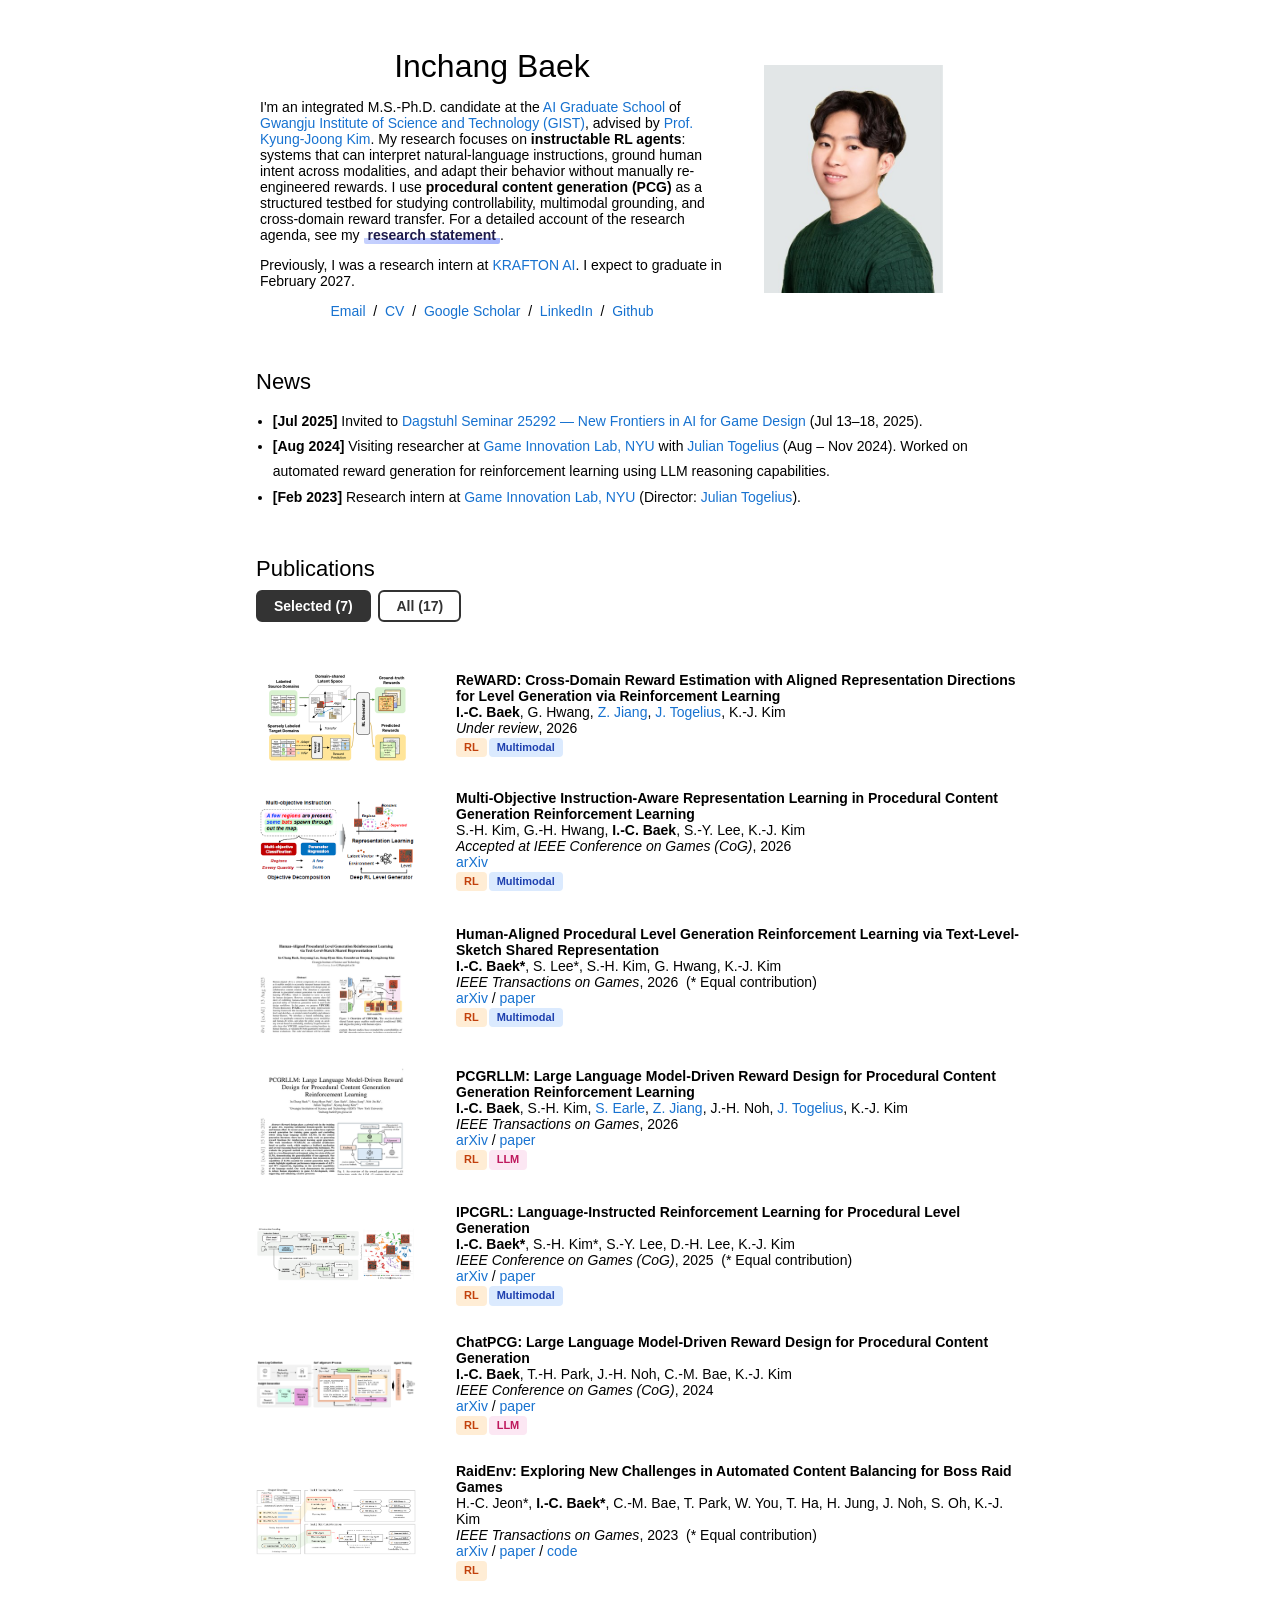
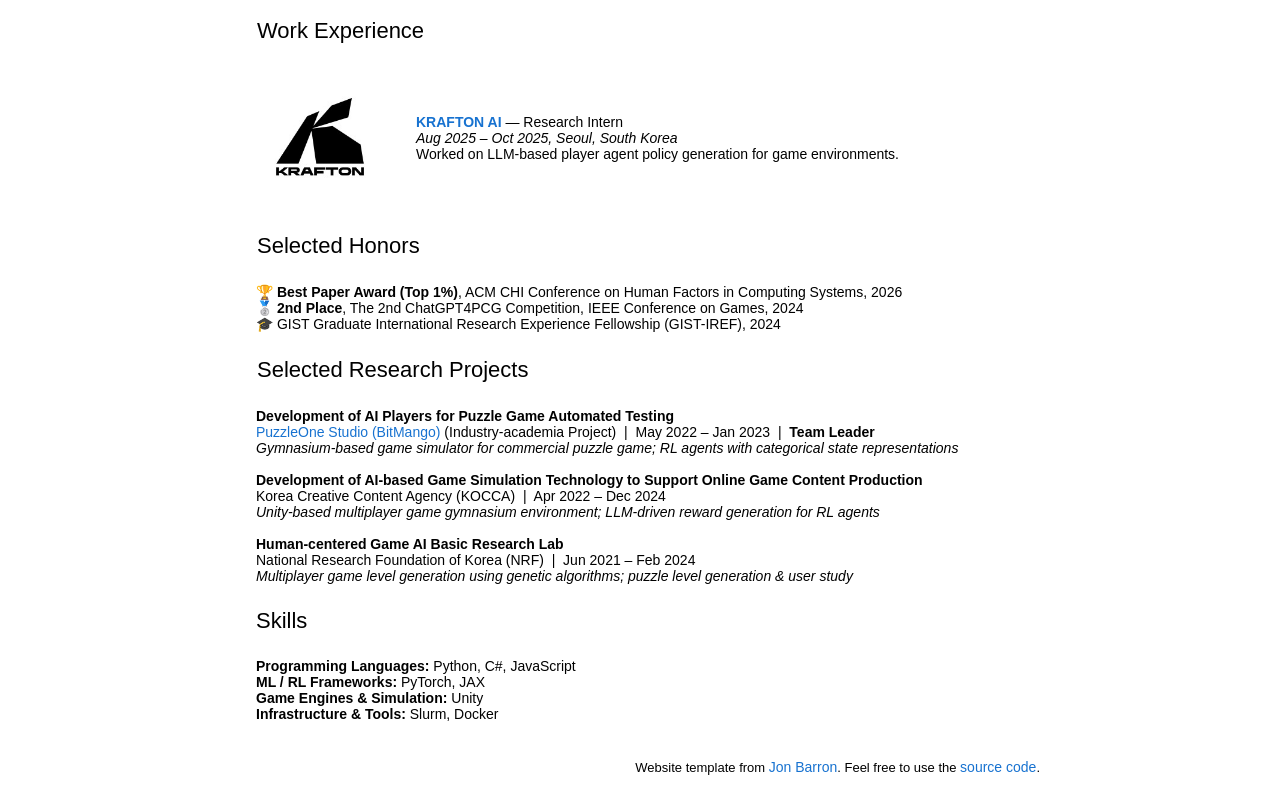
==== commit c3affb31: "Clarify ReWARD citation and selected papers" ====
--- a/index.html
+++ b/index.html
@@ -122,7 +122,7 @@
               <td style="padding:16px;width:100%;vertical-align:middle">
                 <h2>Publications</h2>
                 <div style="margin-top:8px;margin-bottom:12px;">
-                  <button id="btn-selected" onclick="showPapers('selected')" style="padding:6px 16px;margin-right:4px;border:2px solid #333;background:#333;color:#fff;border-radius:6px;cursor:pointer;font-size:14px;font-weight:bold;">Selected (8)</button>
+                  <button id="btn-selected" onclick="showPapers('selected')" style="padding:6px 16px;margin-right:4px;border:2px solid #333;background:#333;color:#fff;border-radius:6px;cursor:pointer;font-size:14px;font-weight:bold;">Selected (7)</button>
                   <button id="btn-all" onclick="showPapers('all')" style="padding:6px 16px;border:2px solid #333;background:#fff;color:#333;border-radius:6px;cursor:pointer;font-size:14px;font-weight:bold;">All (17)</button>
                 </div>
               </td>
@@ -502,7 +502,7 @@
 
 <!-- 2019 -->
 
-<tr class="paper-row selected" onmouseout="this.querySelector('.ef-gif').style.opacity='0'" onmouseover="this.querySelector('.ef-gif').style.opacity='1'">
+<tr class="paper-row" onmouseout="this.querySelector('.ef-gif').style.opacity='0'" onmouseover="this.querySelector('.ef-gif').style.opacity='1'">
   <td style="padding:8px 16px;width:25%;vertical-align:middle">
     <div style="position:relative;width:100%;max-width:160px;">
       <img src="images/papers/efficient/preview/img.png" alt="Efficient MARL" style="width:100%;max-width:160px;">
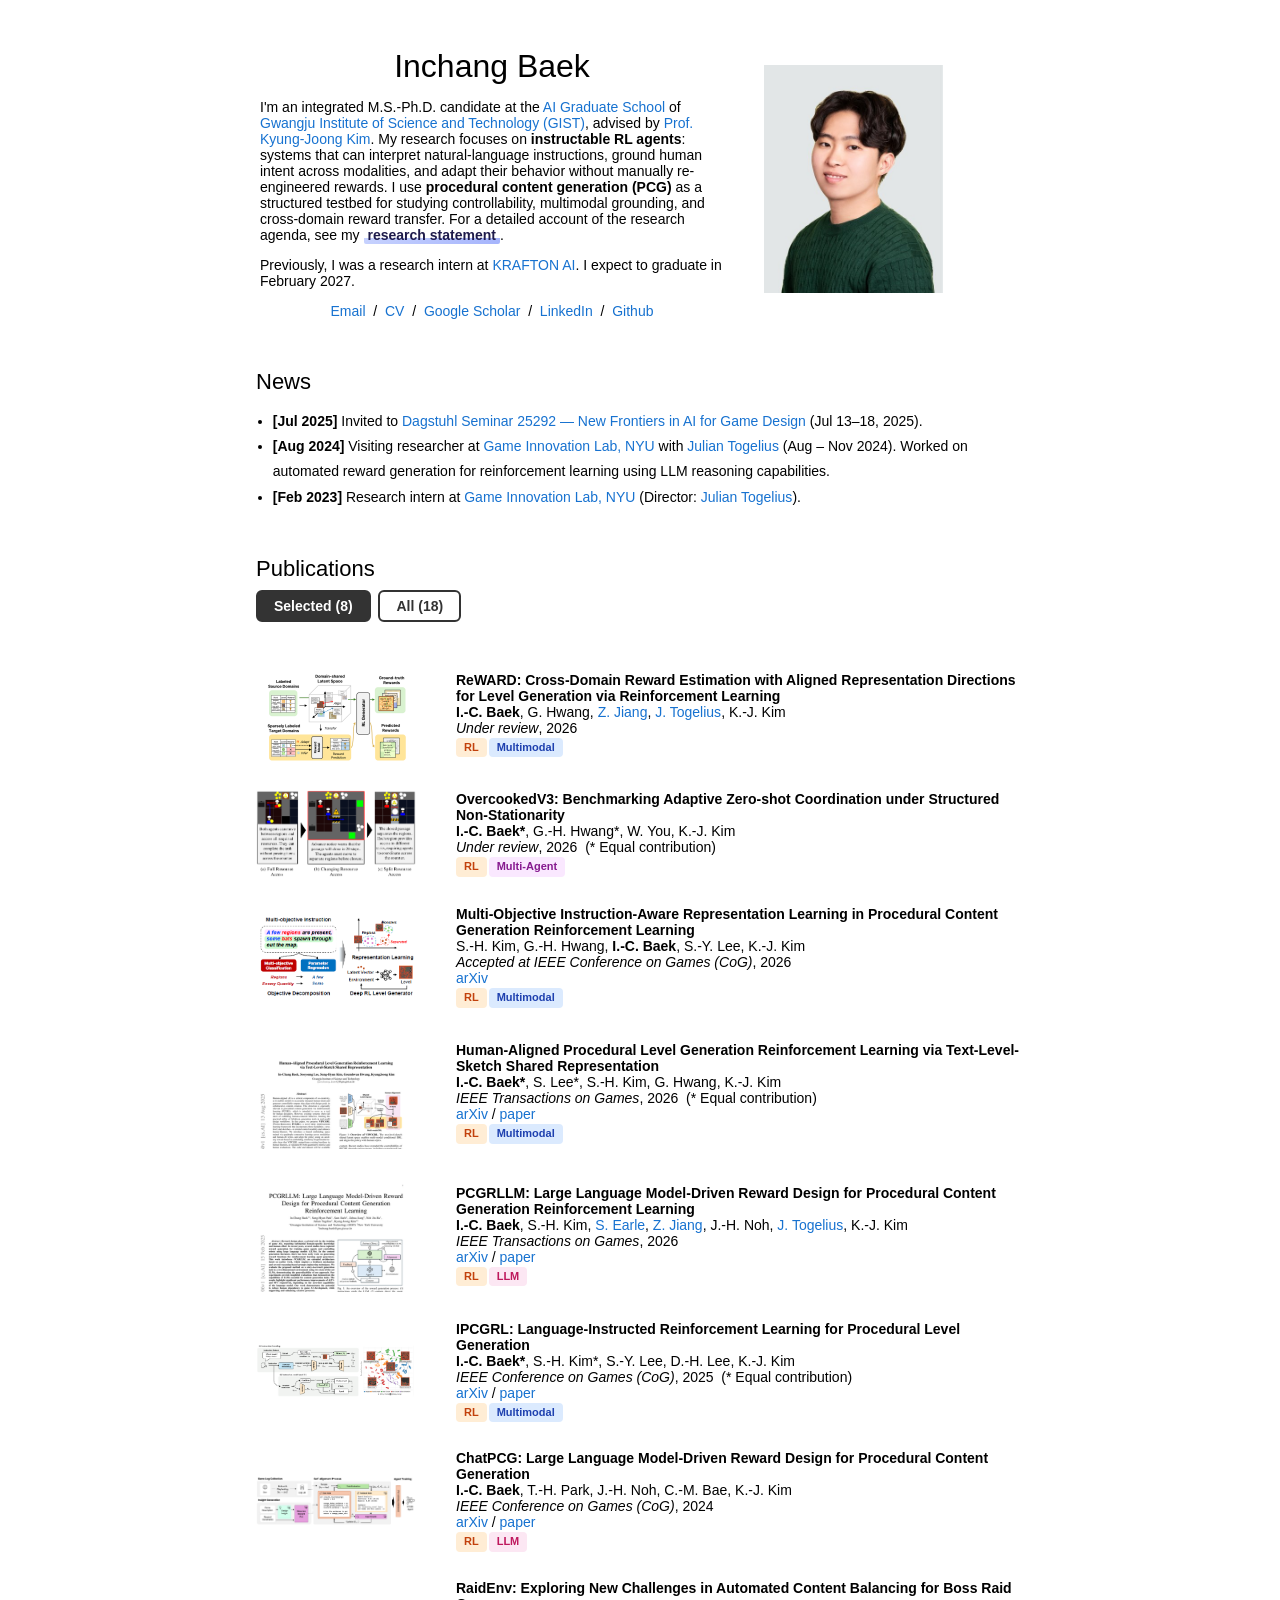
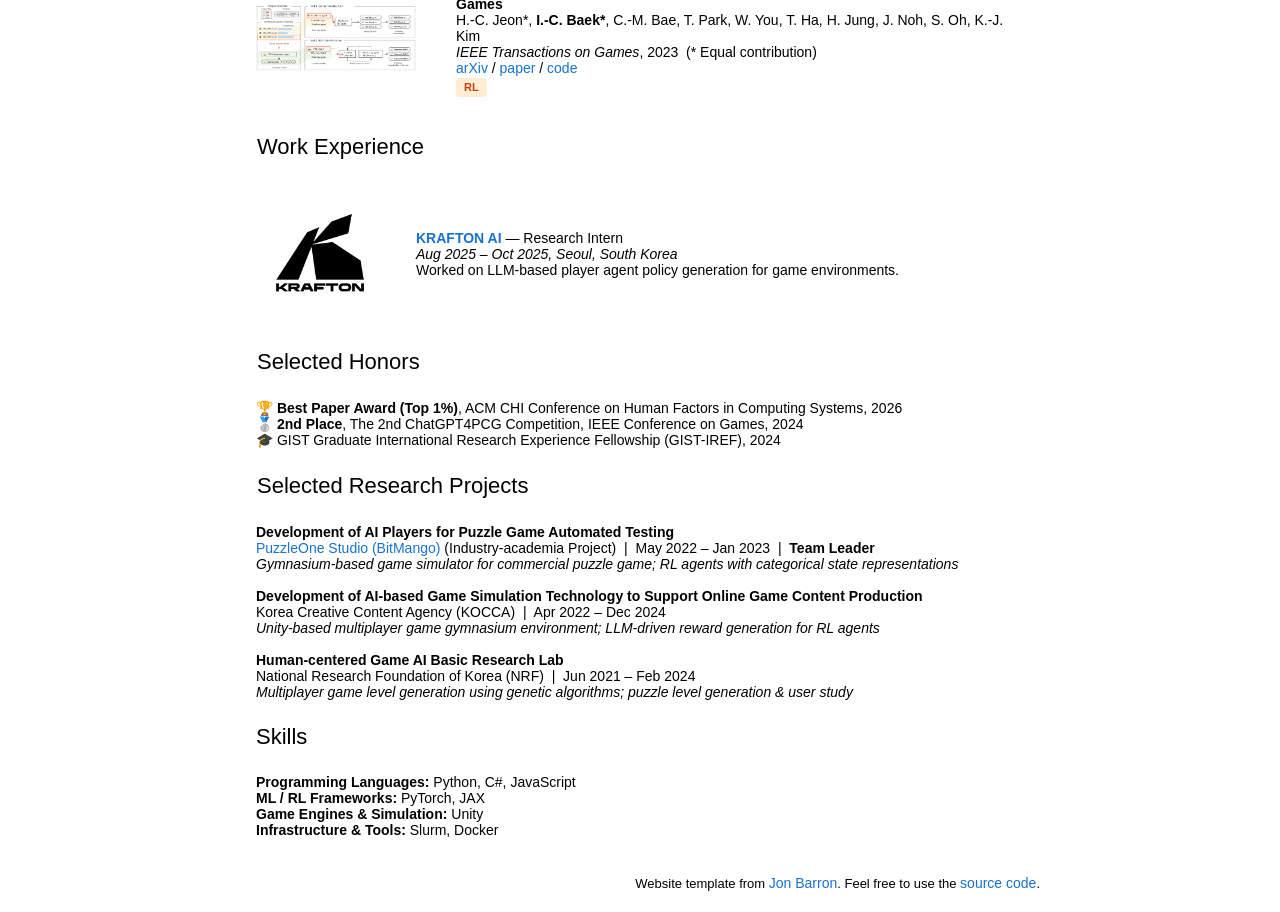
==== commit b069eaaf: "Add OvercookedV3 publication with teaser figure and equal-contribution note Co-authored-by: Copilot " ====
--- a/index.html
+++ b/index.html
@@ -90,7 +90,7 @@
                 </p>
                 <p style="text-align:center">
                   <a href="mailto:inchang.baek@gm.gist.ac.kr">Email</a> &nbsp;/&nbsp;
-                  <a href="data/inchangbaek_cv_0402.pdf">CV</a> &nbsp;/&nbsp;
+                  <a href="data/inchangbaek_cv_260809.pdf">CV</a> &nbsp;/&nbsp;
                   <a href="https://scholar.inchang.dev">Google Scholar</a> &nbsp;/&nbsp;
                   <a href="https://www.linkedin.com/in/inchangbaek/">LinkedIn</a> &nbsp;/&nbsp;
                   <a href="https://github.inchang.dev">Github</a>
@@ -122,8 +122,8 @@
               <td style="padding:16px;width:100%;vertical-align:middle">
                 <h2>Publications</h2>
                 <div style="margin-top:8px;margin-bottom:12px;">
-                  <button id="btn-selected" onclick="showPapers('selected')" style="padding:6px 16px;margin-right:4px;border:2px solid #333;background:#333;color:#fff;border-radius:6px;cursor:pointer;font-size:14px;font-weight:bold;">Selected (7)</button>
-                  <button id="btn-all" onclick="showPapers('all')" style="padding:6px 16px;border:2px solid #333;background:#fff;color:#333;border-radius:6px;cursor:pointer;font-size:14px;font-weight:bold;">All (17)</button>
+                  <button id="btn-selected" onclick="showPapers('selected')" style="padding:6px 16px;margin-right:4px;border:2px solid #333;background:#333;color:#fff;border-radius:6px;cursor:pointer;font-size:14px;font-weight:bold;">Selected (8)</button>
+                  <button id="btn-all" onclick="showPapers('all')" style="padding:6px 16px;border:2px solid #333;background:#fff;color:#333;border-radius:6px;cursor:pointer;font-size:14px;font-weight:bold;">All (18)</button>
                 </div>
               </td>
             </tr>
@@ -174,6 +174,24 @@
     <a href="https://github.com/bic4907/Multiverse-multigame-pcg">code</a>
     <br>
     <span class="tag tag-mm">Multimodal</span>
+  </td>
+</tr>
+
+<tr class="paper-row selected">
+  <td style="padding:8px 16px;width:25%;vertical-align:middle">
+    <img src="images/papers/overcookedv3.png" alt="OvercookedV3" style="width:100%;max-width:160px;">
+  </td>
+  <td style="padding:8px 16px;width:75%;vertical-align:middle">
+    <span class="papertitle">OvercookedV3: Benchmarking Adaptive Zero-shot Coordination under Structured Non-Stationarity</span>
+    <br>
+    <strong>I.-C. Baek*</strong>,
+    G.-H. Hwang*,
+    W. You,
+    K.-J. Kim
+    <br>
+    <em>Under review</em>, 2026 &nbsp;(* Equal contribution)
+    <br>
+    <span class="tag tag-rl">RL</span><span class="tag tag-marl">Multi-Agent</span>
   </td>
 </tr>
 
